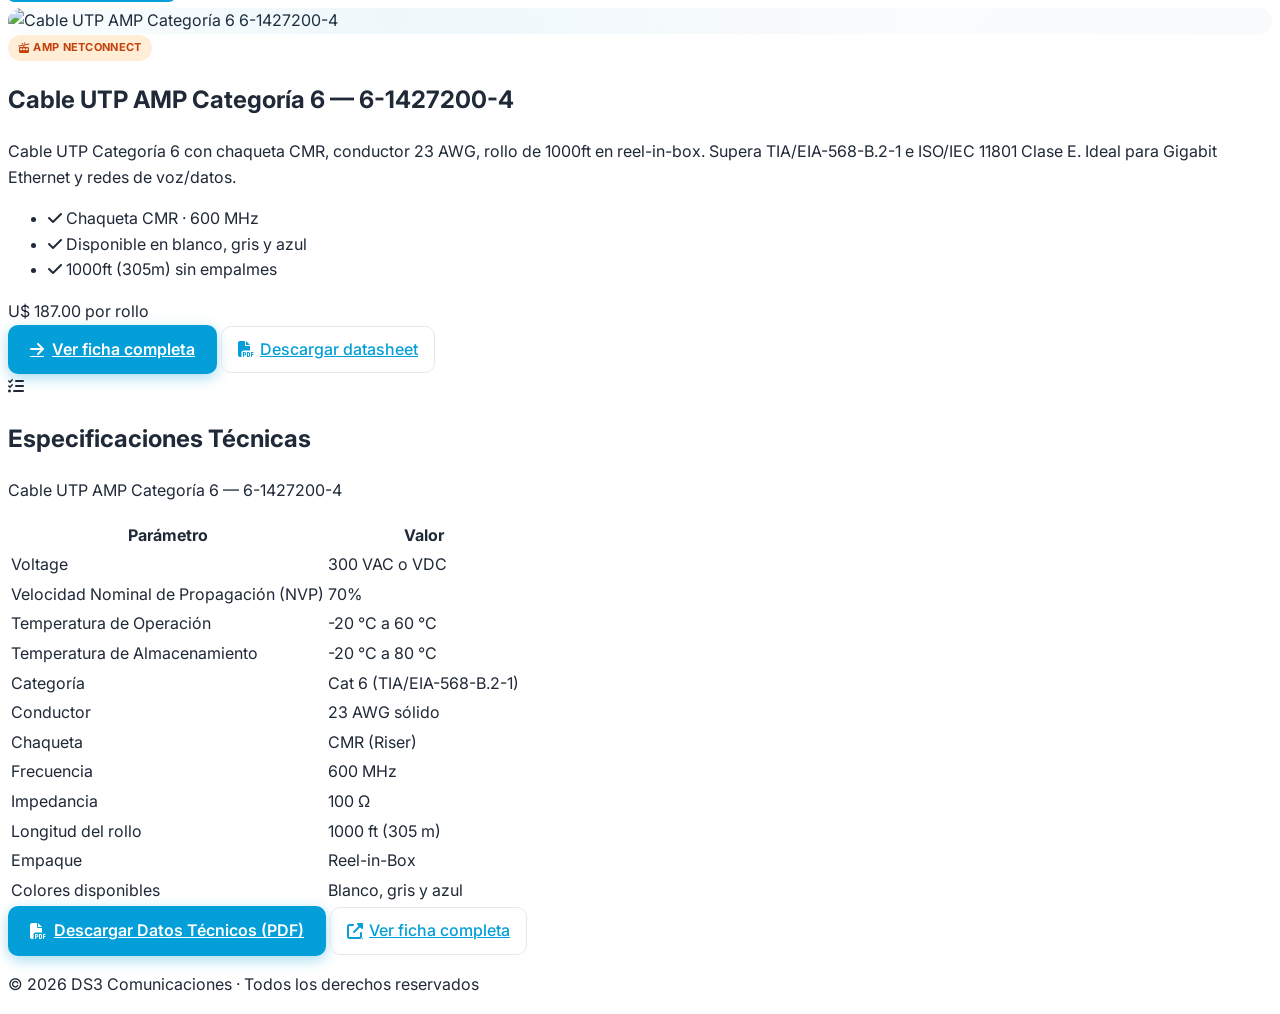
==== index.html @ 36d4fdfd "first commit" ====
﻿<!DOCTYPE html>
<html lang="es">

<head>
  <meta charset="UTF-8" />
  <meta name="viewport" content="width=device-width, initial-scale=1.0" />
  <meta name="theme-color" content="#049fd9" />

  <title>Cable UTP AMP Categoría 6 6-1427200-4 | DS3 Comunicaciones</title>
  <meta name="description"
    content="Cable UTP AMP NetConnect Categoría 6 chaqueta CMR 23AWG, 6-1427200-4. Excede TIA/EIA-568-B.2-1 e ISO/IEC 11801 Clase E. 1000ft en reel-in-box. Envíos a todo Perú." />
  <meta name="keywords"
    content="cable utp cat 6, cable amp cat 6, 6-1427200-4, cable amp peru, cable utp amp, cable red cat 6, amp netconnect, cable cmr, cable 23awg" />
  <meta name="author" content="DS3 Comunicaciones" />

  <!-- Open Graph -->
  <meta property="og:title" content="Cable UTP AMP Categoría 6 - 6-1427200-4" />
  <meta property="og:description"
    content="Cable UTP AMP NetConnect Cat 6 chaqueta CMR 23AWG. Cumple TIA/EIA-568-B.2-1." />
  <meta property="og:type" content="product" />
  <meta property="og:image"
    content="https://www.ds3comunicaciones.com/AMP/images/6-1427200-4-1.jpg" />

  <!-- Favicon -->
  <link rel="icon" href="https://www.ds3comunicaciones.com/Logo1.jpg"
    type="image/jpeg" />
  <link rel="shortcut icon" href="https://www.ds3comunicaciones.com/Logo1.jpg"
    type="image/jpeg" />

  <!-- Tailwind -->
  <script src="https://cdn.tailwindcss.com"></script>
  <link rel="stylesheet"
    href="https://cdnjs.cloudflare.com/ajax/libs/font-awesome/6.5.1/css/all.min.css"
    referrerpolicy="no-referrer" />
  <link rel="stylesheet" href="./css/style.css" />
</head>

<body class="bg-gray-50">
  <a href="#main-content" class="skip-link">Saltar al contenido</a>

  <main id="main-content" class="container mx-auto px-4 py-6 md:py-10 max-w-5xl">

    <!-- Hero / Producto destacado -->
    <section class="grid md:grid-cols-2 gap-6 md:gap-8 items-center bg-white rounded-2xl shadow-md p-6 md:p-10 fade-up">

      <!-- Imagen -->
      <div class="main-image-wrapper h-[280px] md:h-[400px] flex items-center justify-center p-6">
        <img src="https://www.ds3comunicaciones.com/AMP/images/6-1427200-4-1.jpg"
          alt="Cable UTP AMP Categoría 6 6-1427200-4"
          class="max-h-full max-w-full object-contain" loading="lazy" />
      </div>

      <!-- Información -->
      <div>
        <span class="badge badge-orange mb-2"><i class="fa-solid fa-cable-car"></i> AMP NetConnect</span>
        <h1 class="text-2xl md:text-3xl font-bold text-[#0d274d] mt-2 mb-2">
          Cable UTP AMP Categoría 6 &mdash; 6-1427200-4
        </h1>
        <p class="text-sm md:text-base text-gray-600 mb-4">
          Cable UTP Categoría 6 con chaqueta CMR, conductor 23 AWG, rollo de 1000ft en
          reel-in-box. Supera TIA/EIA-568-B.2-1 e ISO/IEC 11801 Clase E. Ideal para
          Gigabit Ethernet y redes de voz/datos.
        </p>

        <ul class="text-sm text-gray-700 space-y-1 mb-4">
          <li><i class="fa-solid fa-check text-green-600 mr-1"></i> Chaqueta CMR &middot; 600 MHz</li>
          <li><i class="fa-solid fa-check text-green-600 mr-1"></i> Disponible en blanco, gris y azul</li>
          <li><i class="fa-solid fa-check text-green-600 mr-1"></i> 1000ft (305m) sin empalmes</li>
        </ul>

        <div class="flex items-baseline gap-3 mb-5">
          <span class="text-3xl md:text-4xl font-bold text-[#049fd9]">U$ 187.00</span>
          <span class="text-sm text-gray-500">por rollo</span>
        </div>

        <div class="flex flex-wrap gap-2">
          <a href="./6-1427200-4.html" class="btn-primary inline-flex"
            aria-label="Ver ficha completa del cable 6-1427200-4">
            <i class="fa-solid fa-arrow-right"></i> Ver ficha completa
          </a>
          <a href="https://www.ds3comunicaciones.com/AMP/files/6-1427200-4-DS.pdf"
            class="btn-ghost inline-flex" target="_blank" rel="noopener"
            aria-label="Descargar datasheet del cable 6-1427200-4">
            <i class="fas fa-file-pdf text-red-500"></i> Descargar datasheet
          </a>
        </div>
      </div>
    </section>

    <!-- Tabla de Especificaciones Técnicas -->
    <section class="mt-8 bg-white rounded-2xl shadow-md p-6 md:p-8 fade-up">
      <div class="flex items-center gap-3 mb-5 pb-3 border-b">
        <div
          class="w-10 h-10 rounded-lg bg-[#049fd9]/10 text-[#049fd9] flex items-center justify-center">
          <i class="fa-solid fa-list-check"></i>
        </div>
        <div>
          <h2 class="text-xl md:text-2xl font-bold text-[#0d274d]">
            Especificaciones Técnicas
          </h2>
          <p class="text-xs text-gray-500">Cable UTP AMP Categoría 6 &mdash; 6-1427200-4</p>
        </div>
      </div>

      <div class="overflow-x-auto">
        <table class="w-full text-sm md:text-base border-collapse">
          <thead>
            <tr class="bg-[#049fd9] text-white">
              <th class="text-left py-3 px-4 font-semibold rounded-tl-lg">Parámetro</th>
              <th class="text-left py-3 px-4 font-semibold rounded-tr-lg">Valor</th>
            </tr>
          </thead>
          <tbody class="divide-y divide-gray-200">
            <tr class="hover:bg-gray-50 transition-colors">
              <td class="py-3 px-4 font-medium text-gray-700">Voltage</td>
              <td class="py-3 px-4 text-gray-900">300 VAC o VDC</td>
            </tr>
            <tr class="hover:bg-gray-50 transition-colors">
              <td class="py-3 px-4 font-medium text-gray-700">Velocidad Nominal de Propagación (NVP)</td>
              <td class="py-3 px-4 text-gray-900">70%</td>
            </tr>
            <tr class="hover:bg-gray-50 transition-colors">
              <td class="py-3 px-4 font-medium text-gray-700">Temperatura de Operación</td>
              <td class="py-3 px-4 text-gray-900">-20 °C a 60 °C</td>
            </tr>
            <tr class="hover:bg-gray-50 transition-colors">
              <td class="py-3 px-4 font-medium text-gray-700">Temperatura de Almacenamiento</td>
              <td class="py-3 px-4 text-gray-900">-20 °C a 80 °C</td>
            </tr>
            <tr class="hover:bg-gray-50 transition-colors">
              <td class="py-3 px-4 font-medium text-gray-700">Categoría</td>
              <td class="py-3 px-4 text-gray-900">Cat 6 (TIA/EIA-568-B.2-1)</td>
            </tr>
            <tr class="hover:bg-gray-50 transition-colors">
              <td class="py-3 px-4 font-medium text-gray-700">Conductor</td>
              <td class="py-3 px-4 text-gray-900">23 AWG sólido</td>
            </tr>
            <tr class="hover:bg-gray-50 transition-colors">
              <td class="py-3 px-4 font-medium text-gray-700">Chaqueta</td>
              <td class="py-3 px-4 text-gray-900">CMR (Riser)</td>
            </tr>
            <tr class="hover:bg-gray-50 transition-colors">
              <td class="py-3 px-4 font-medium text-gray-700">Frecuencia</td>
              <td class="py-3 px-4 text-gray-900">600 MHz</td>
            </tr>
            <tr class="hover:bg-gray-50 transition-colors">
              <td class="py-3 px-4 font-medium text-gray-700">Impedancia</td>
              <td class="py-3 px-4 text-gray-900">100 Ω</td>
            </tr>
            <tr class="hover:bg-gray-50 transition-colors">
              <td class="py-3 px-4 font-medium text-gray-700">Longitud del rollo</td>
              <td class="py-3 px-4 text-gray-900">1000 ft (305 m)</td>
            </tr>
            <tr class="hover:bg-gray-50 transition-colors">
              <td class="py-3 px-4 font-medium text-gray-700">Empaque</td>
              <td class="py-3 px-4 text-gray-900">Reel-in-Box</td>
            </tr>
            <tr class="hover:bg-gray-50 transition-colors">
              <td class="py-3 px-4 font-medium text-gray-700">Colores disponibles</td>
              <td class="py-3 px-4 text-gray-900">Blanco, gris y azul</td>
            </tr>
          </tbody>
        </table>
      </div>

      <!-- Botón de descarga centrado -->
      <div class="mt-6 flex flex-wrap justify-center gap-3 pt-4 border-t">
        <a href="https://www.ds3comunicaciones.com/AMP/files/6-1427200-4-DS.pdf"
          class="btn-primary inline-flex" target="_blank" rel="noopener"
          aria-label="Descargar datasheet PDF">
          <i class="fas fa-file-pdf"></i> Descargar Datos Técnicos (PDF)
        </a>
        <a href="./6-1427200-4.html" class="btn-ghost inline-flex"
          aria-label="Ver ficha completa del producto">
          <i class="fa-solid fa-up-right-from-square"></i> Ver ficha completa
        </a>
      </div>
    </section>

    <!-- Footer -->
    <footer class="mt-10 pt-6 border-t text-center text-sm text-gray-500">
      <p>&copy; <span id="year"></span> DS3 Comunicaciones &middot; Todos los derechos reservados</p>
    </footer>
  </main>

  <script>
    document.getElementById('year').textContent = new Date().getFullYear();
  </script>
</body>

</html>
---- css/style.css ----
@import url("https://fonts.googleapis.com/css2?family=Poppins:wght@400;500;600;700&family=Inter:wght@400;500;600&display=swap");

/* ---------- Base ---------- */
:root {
  --color-primary: #0d274d;
  --color-primary-light: #1a3a6b;
  --color-accent: #049fd9;
  --color-accent-dark: #0383b3;
  --color-success: #16a34a;
  --color-text: #1f2937;
  --color-muted: #6b7280;
  --color-border: #e5e7eb;
  --color-bg-soft: #f8fafc;
  --shadow-sm: 0 1px 2px rgba(0, 0, 0, 0.05);
  --shadow-md: 0 4px 12px rgba(0, 0, 0, 0.08);
  --shadow-lg: 0 12px 28px rgba(0, 0, 0, 0.12);
  --radius-md: 12px;
  --radius-lg: 16px;
  --transition: all 0.25s ease;
}

html { scroll-behavior: smooth; }

body {
  font-family: "Inter", "Poppins", system-ui, -apple-system, sans-serif;
  color: var(--color-text);
  line-height: 1.6;
  -webkit-font-smoothing: antialiased;
}

/* ---------- Scrollbar ---------- */
.scrollbar-hide {
  scrollbar-width: none;
  -ms-overflow-style: none;
}
.scrollbar-hide::-webkit-scrollbar {
  display: none;
}

/* Scrollbar delgado y visible para sidebars */
.thin-scrollbar {
  scrollbar-width: thin;
  scrollbar-color: #cbd5e1 transparent;
}
.thin-scrollbar::-webkit-scrollbar {
  width: 6px;
}
.thin-scrollbar::-webkit-scrollbar-track {
  background: transparent;
}
.thin-scrollbar::-webkit-scrollbar-thumb {
  background-color: #cbd5e1;
  border-radius: 6px;
}
.thin-scrollbar::-webkit-scrollbar-thumb:hover {
  background-color: #94a3b8;
}

/* ---------- Nav de marca (submenú) ---------- */
.nav-item {
  transition: var(--transition);
}
.nav-item:hover {
  background-color: #f1f5f9;
  transform: translateY(-1px);
}
.nav-icon {
  transition: var(--transition);
}

/* ---------- Breadcrumb ---------- */
.breadcrumb a:hover { color: var(--color-accent); }

/* ---------- Tarjetas y secciones ---------- */
.product-card {
  background: #fff;
  border-radius: var(--radius-lg);
  box-shadow: var(--shadow-sm);
  transition: var(--transition);
}
.product-card:hover {
  box-shadow: var(--shadow-lg);
}

/* ---------- Galería / Imagen principal ---------- */
.main-image-wrapper {
  background: linear-gradient(135deg, #ffffff 0%, #f8fafc 100%);
  border-radius: var(--radius-lg);
  position: relative;
  overflow: hidden;
}
.main-image-wrapper::before {
  content: "";
  position: absolute;
  inset: 0;
  background: radial-gradient(circle at 30% 20%, rgba(4, 159, 217, 0.06), transparent 60%);
  pointer-events: none;
}
.thumb {
  cursor: pointer;
  border: 2px solid transparent;
  border-radius: 10px;
  padding: 4px;
  background: #fff;
  transition: var(--transition);
}
.thumb:hover { border-color: var(--color-accent); transform: translateY(-2px); }
.thumb.active { border-color: var(--color-accent); box-shadow: 0 0 0 3px rgba(4, 159, 217, 0.18); }

/* ---------- Botones ---------- */
.btn-primary {
  display: inline-flex;
  align-items: center;
  gap: 8px;
  background: var(--color-accent);
  color: #fff;
  font-weight: 600;
  padding: 12px 22px;
  border-radius: 10px;
  transition: var(--transition);
  box-shadow: 0 4px 14px rgba(4, 159, 217, 0.35);
}
.btn-primary:hover {
  background: var(--color-accent-dark);
  transform: translateY(-2px);
  box-shadow: 0 8px 22px rgba(4, 159, 217, 0.45);
}
.btn-ghost {
  display: inline-flex;
  align-items: center;
  gap: 6px;
  border: 1px solid var(--color-border);
  color: var(--color-accent);
  padding: 10px 16px;
  border-radius: 10px;
  font-weight: 500;
  transition: var(--transition);
}
.btn-ghost:hover {
  background: #f1f5f9;
  color: var(--color-accent-dark);
}

/* ---------- Acordeón (details) ---------- */
details.group summary {
  list-style: none;
}
details.group summary::-webkit-details-marker { display: none; }
details.group[open] summary .chev { transform: rotate(90deg); }
details.group summary .chev { transition: transform 0.25s ease; }

/* ---------- Pills (etiquetas de spec) ---------- */
.pill {
  display: inline-flex;
  align-items: center;
  gap: 4px;
  padding: 4px 10px;
  border-radius: 999px;
  font-size: 12px;
  font-weight: 600;
  background: #eff6ff;
  color: #1d4ed8;
}

/* ---------- Tarjeta de producto relacionado ---------- */
.related-card {
  display: flex;
  flex-direction: column;
  height: 100%;
  background: #fff;
  border: 1px solid var(--color-border);
  border-radius: var(--radius-lg);
  overflow: hidden;
  box-shadow: var(--shadow-sm);
  transition: var(--transition);
}
.related-card:hover {
  transform: translateY(-4px);
  box-shadow: var(--shadow-lg);
  border-color: var(--color-accent);
}
.related-card .img-wrap {
  background: linear-gradient(135deg, #fafafa, #f1f5f9);
  height: 170px;
  display: flex;
  align-items: center;
  justify-content: center;
  padding: 16px;
}

/* ---------- Modal de imagen ---------- */
.image-modal {
  position: fixed;
  inset: 0;
  background: rgba(0, 0, 0, 0.9);
  z-index: 60;
  display: none;
  align-items: center;
  justify-content: center;
  padding: 16px;
  animation: fadeIn 0.2s ease;
}
.image-modal.is-open { display: flex; }
.image-modal img {
  max-width: 95vw;
  max-height: 90vh;
  border-radius: 10px;
  box-shadow: 0 20px 60px rgba(0, 0, 0, 0.5);
}
.image-modal .close-btn {
  position: absolute;
  top: 18px;
  right: 22px;
  color: #fff;
  font-size: 36px;
  cursor: pointer;
  background: rgba(0, 0, 0, 0.4);
  width: 44px;
  height: 44px;
  display: flex;
  align-items: center;
  justify-content: center;
  border-radius: 50%;
  transition: var(--transition);
}
.image-modal .close-btn:hover { background: rgba(255, 255, 255, 0.2); }

@keyframes fadeIn { from { opacity: 0; } to { opacity: 1; } }

/* ---------- Badge ---------- */
.badge {
  display: inline-flex;
  align-items: center;
  gap: 4px;
  padding: 4px 10px;
  border-radius: 999px;
  font-size: 11px;
  font-weight: 700;
  letter-spacing: 0.3px;
  text-transform: uppercase;
}
.badge-blue { background: #dbeafe; color: #1d4ed8; }
.badge-green { background: #dcfce7; color: #166534; }
.badge-orange { background: #ffedd5; color: #c2410c; }

/* ---------- Sticky CTA móvil ---------- */
@media (max-width: 768px) {
  .sticky-cta {
    position: sticky;
    bottom: 0;
    background: #fff;
    box-shadow: 0 -4px 18px rgba(0, 0, 0, 0.08);
    padding: 12px;
    z-index: 30;
    border-top: 1px solid var(--color-border);
  }
}

/* ---------- Responsive refinado ---------- */
@media (max-width: 640px) {
  .product-title { font-size: 1.05rem; line-height: 1.35; }
  .product-price { font-size: 1.5rem; }
  .related-card .img-wrap { height: 150px; }
}

/* ---------- Animaciones suaves al cargar ---------- */
.fade-up { animation: fadeUp 0.45s ease both; }
@keyframes fadeUp {
  from { opacity: 0; transform: translateY(12px); }
  to { opacity: 1; transform: translateY(0); }
}

/* ---------- Skip-link accesibilidad ---------- */
.skip-link {
  position: absolute;
  top: -40px;
  left: 8px;
  background: var(--color-accent);
  color: #fff;
  padding: 8px 14px;
  border-radius: 6px;
  z-index: 100;
  transition: top 0.2s ease;
}
.skip-link:focus { top: 8px; }

/* ---------- Focus visible accesible ---------- */
:focus-visible {
  outline: 3px solid rgba(4, 159, 217, 0.45);
  outline-offset: 2px;
  border-radius: 4px;
}
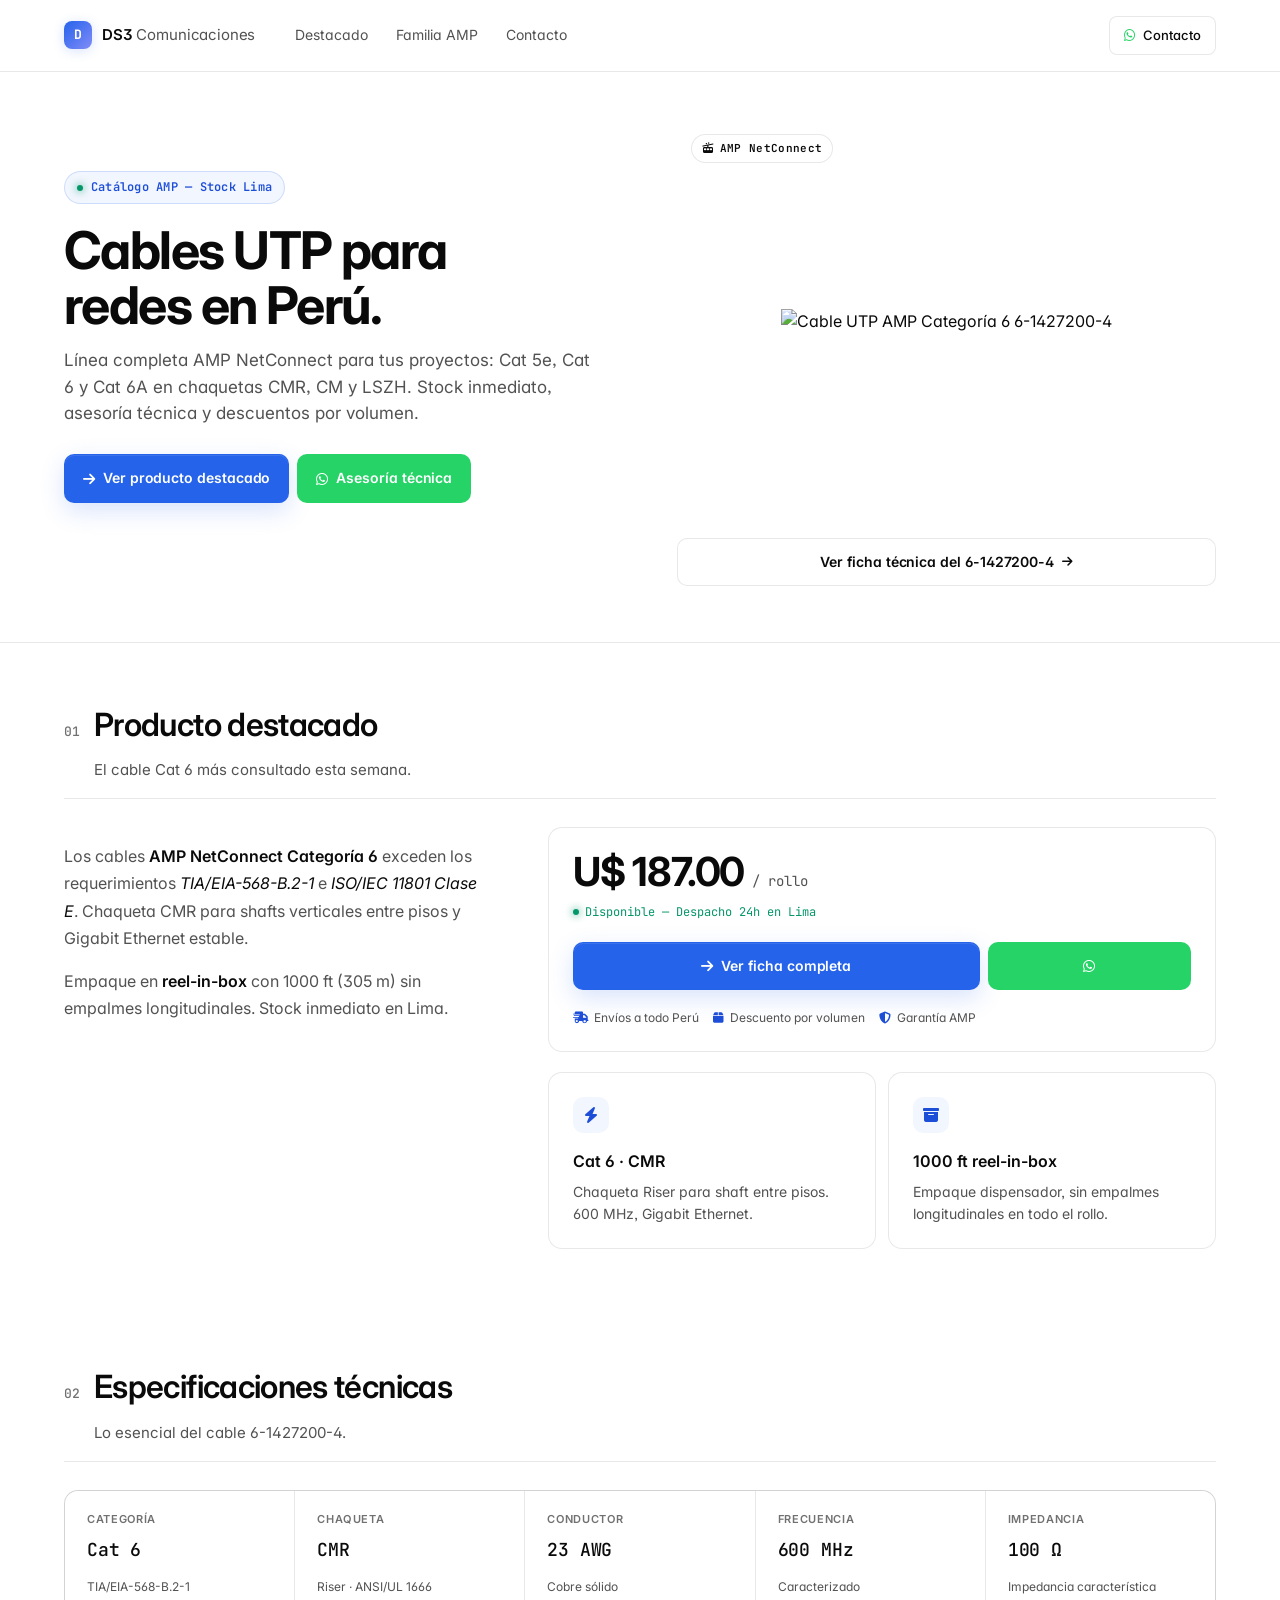
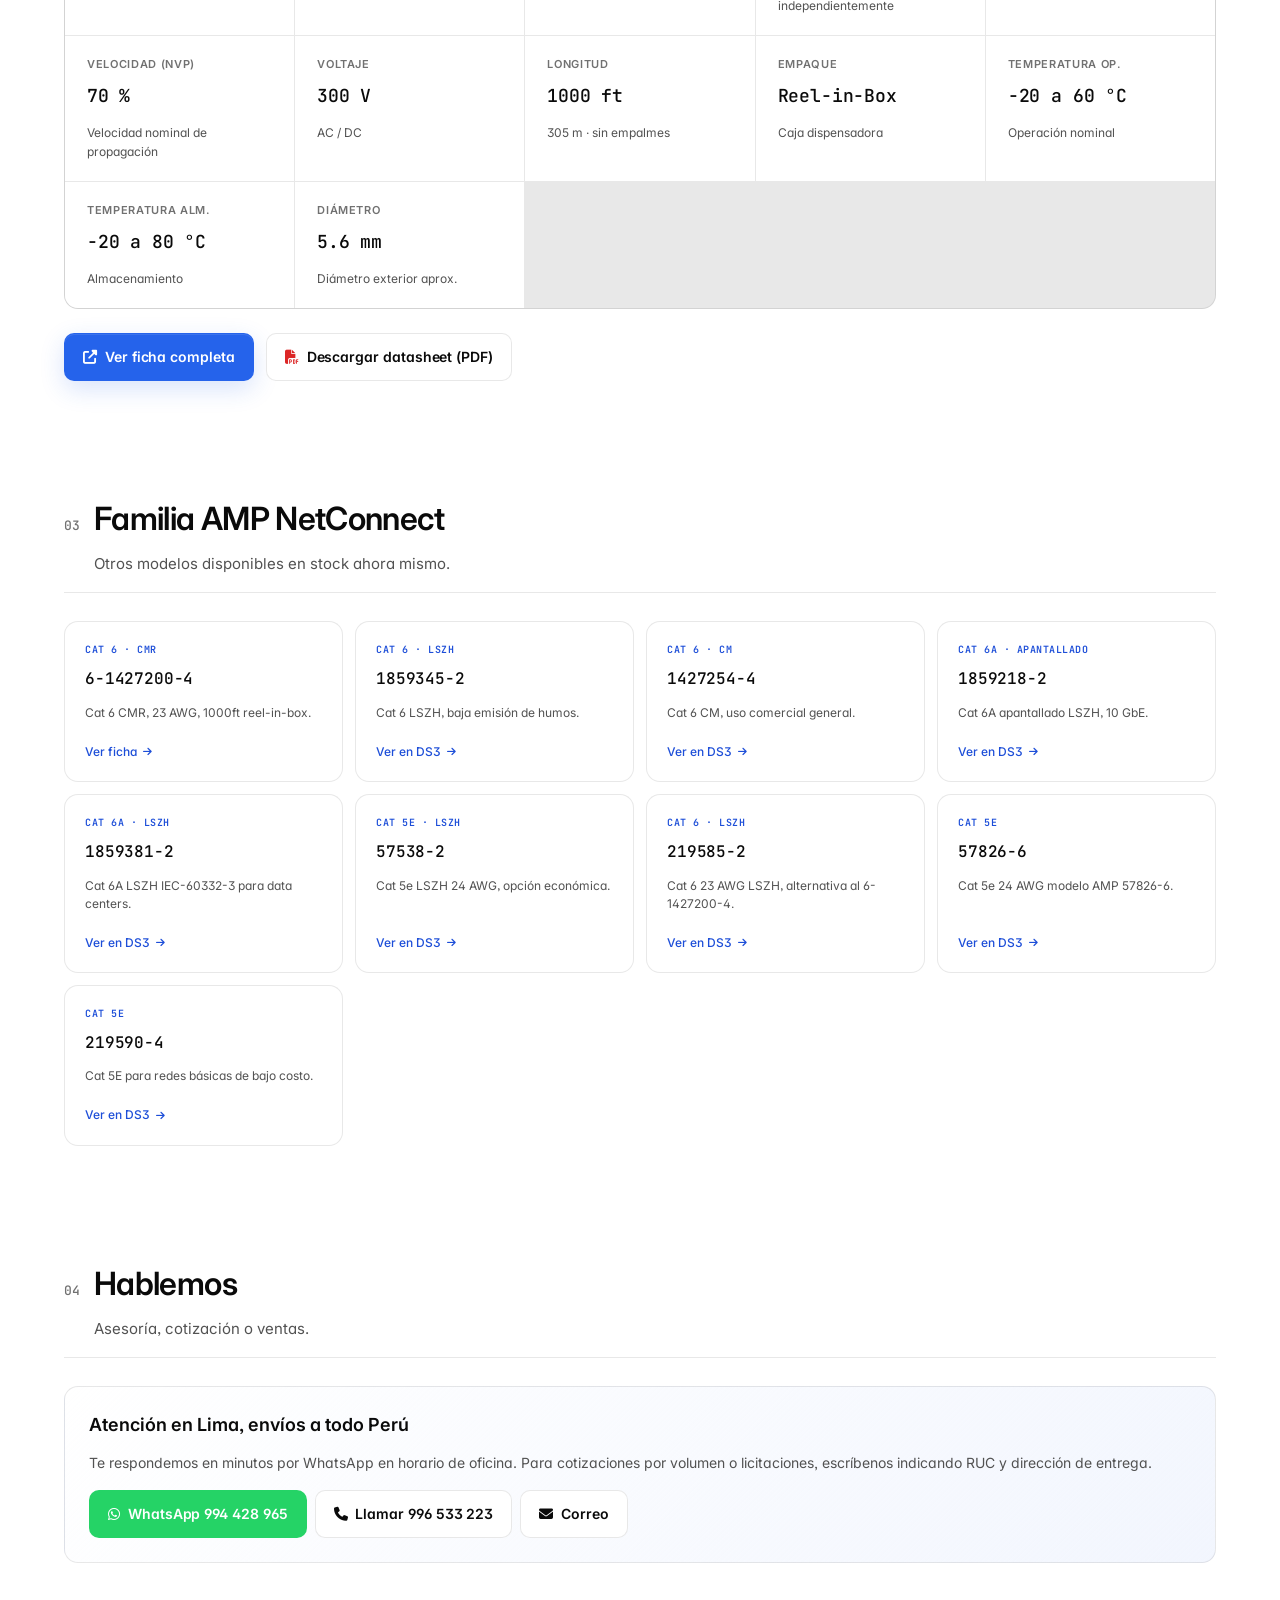
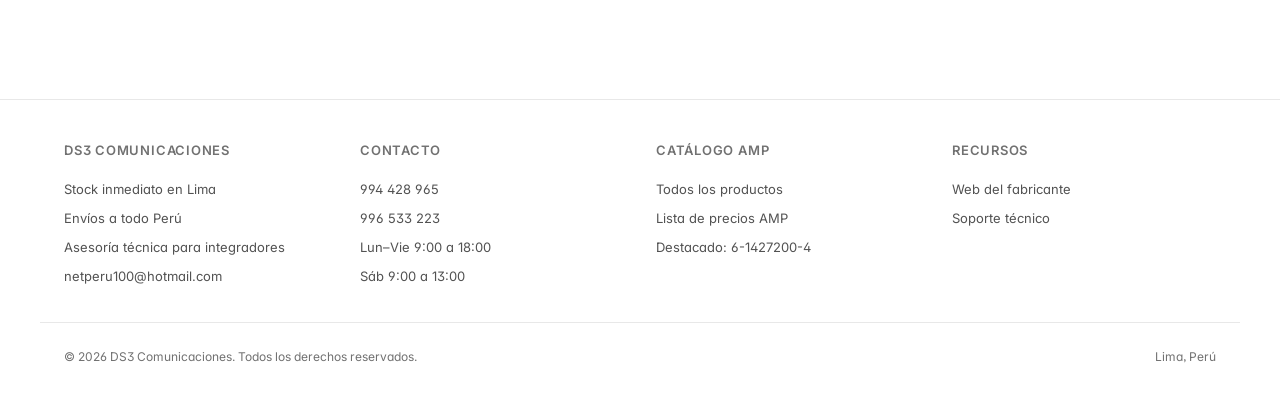
==== commit 17f7166f: "Cambio de colores" ====
--- a/index.html
+++ b/index.html
@@ -4,188 +4,416 @@
 <head>
   <meta charset="UTF-8" />
   <meta name="viewport" content="width=device-width, initial-scale=1.0" />
-  <meta name="theme-color" content="#049fd9" />
-
-  <title>Cable UTP AMP Categoría 6 6-1427200-4 | DS3 Comunicaciones</title>
+  <meta name="theme-color" content="#0a0a0a" />
+
+  <title>Catálogo — DS3 Comunicaciones | Cables AMP en Perú</title>
   <meta name="description"
-    content="Cable UTP AMP NetConnect Categoría 6 chaqueta CMR 23AWG, 6-1427200-4. Excede TIA/EIA-568-B.2-1 e ISO/IEC 11801 Clase E. 1000ft en reel-in-box. Envíos a todo Perú." />
+    content="Cables UTP AMP NetConnect con stock inmediato en Lima. Cat 5e, Cat 6, Cat 6A. Envíos a todo Perú, asesoría técnica y descuento por volumen." />
   <meta name="keywords"
-    content="cable utp cat 6, cable amp cat 6, 6-1427200-4, cable amp peru, cable utp amp, cable red cat 6, amp netconnect, cable cmr, cable 23awg" />
+    content="cables utp peru, amp netconnect, cat 6, cat 6a, cat 5e, ds3 comunicaciones" />
   <meta name="author" content="DS3 Comunicaciones" />
 
-  <!-- Open Graph -->
-  <meta property="og:title" content="Cable UTP AMP Categoría 6 - 6-1427200-4" />
+  <meta property="og:type" content="website" />
+  <meta property="og:title" content="Catálogo AMP — DS3 Comunicaciones" />
   <meta property="og:description"
-    content="Cable UTP AMP NetConnect Cat 6 chaqueta CMR 23AWG. Cumple TIA/EIA-568-B.2-1." />
-  <meta property="og:type" content="product" />
+    content="Cables UTP AMP NetConnect con stock inmediato en Lima." />
   <meta property="og:image"
     content="https://www.ds3comunicaciones.com/AMP/images/6-1427200-4-1.jpg" />
 
-  <!-- Favicon -->
   <link rel="icon" href="https://www.ds3comunicaciones.com/Logo1.jpg"
     type="image/jpeg" />
   <link rel="shortcut icon" href="https://www.ds3comunicaciones.com/Logo1.jpg"
     type="image/jpeg" />
 
-  <!-- Tailwind -->
-  <script src="https://cdn.tailwindcss.com"></script>
   <link rel="stylesheet"
     href="https://cdnjs.cloudflare.com/ajax/libs/font-awesome/6.5.1/css/all.min.css"
     referrerpolicy="no-referrer" />
   <link rel="stylesheet" href="./css/style.css" />
 </head>
 
-<body class="bg-gray-50">
+<body>
   <a href="#main-content" class="skip-link">Saltar al contenido</a>
 
-  <main id="main-content" class="container mx-auto px-4 py-6 md:py-10 max-w-5xl">
-
-    <!-- Hero / Producto destacado -->
-    <section class="grid md:grid-cols-2 gap-6 md:gap-8 items-center bg-white rounded-2xl shadow-md p-6 md:p-10 fade-up">
-
-      <!-- Imagen -->
-      <div class="main-image-wrapper h-[280px] md:h-[400px] flex items-center justify-center p-6">
-        <img src="https://www.ds3comunicaciones.com/AMP/images/6-1427200-4-1.jpg"
-          alt="Cable UTP AMP Categoría 6 6-1427200-4"
-          class="max-h-full max-w-full object-contain" loading="lazy" />
-      </div>
-
-      <!-- Información -->
-      <div>
-        <span class="badge badge-orange mb-2"><i class="fa-solid fa-cable-car"></i> AMP NetConnect</span>
-        <h1 class="text-2xl md:text-3xl font-bold text-[#0d274d] mt-2 mb-2">
-          Cable UTP AMP Categoría 6 &mdash; 6-1427200-4
-        </h1>
-        <p class="text-sm md:text-base text-gray-600 mb-4">
-          Cable UTP Categoría 6 con chaqueta CMR, conductor 23 AWG, rollo de 1000ft en
-          reel-in-box. Supera TIA/EIA-568-B.2-1 e ISO/IEC 11801 Clase E. Ideal para
-          Gigabit Ethernet y redes de voz/datos.
-        </p>
-
-        <ul class="text-sm text-gray-700 space-y-1 mb-4">
-          <li><i class="fa-solid fa-check text-green-600 mr-1"></i> Chaqueta CMR &middot; 600 MHz</li>
-          <li><i class="fa-solid fa-check text-green-600 mr-1"></i> Disponible en blanco, gris y azul</li>
-          <li><i class="fa-solid fa-check text-green-600 mr-1"></i> 1000ft (305m) sin empalmes</li>
-        </ul>
-
-        <div class="flex items-baseline gap-3 mb-5">
-          <span class="text-3xl md:text-4xl font-bold text-[#049fd9]">U$ 187.00</span>
-          <span class="text-sm text-gray-500">por rollo</span>
-        </div>
-
-        <div class="flex flex-wrap gap-2">
-          <a href="./6-1427200-4.html" class="btn-primary inline-flex"
-            aria-label="Ver ficha completa del cable 6-1427200-4">
-            <i class="fa-solid fa-arrow-right"></i> Ver ficha completa
-          </a>
-          <a href="https://www.ds3comunicaciones.com/AMP/files/6-1427200-4-DS.pdf"
-            class="btn-ghost inline-flex" target="_blank" rel="noopener"
-            aria-label="Descargar datasheet del cable 6-1427200-4">
-            <i class="fas fa-file-pdf text-red-500"></i> Descargar datasheet
-          </a>
+  <!-- ============ HEADER ============ -->
+  <header class="site-header">
+    <div class="site-header__inner">
+      <a href="./index.html" class="site-header__brand">
+        <span class="site-header__brand-mark">D</span>
+        <span>DS3 <span style="color: var(--text-muted); font-weight: 400;">Comunicaciones</span></span>
+      </a>
+      <nav class="site-header__nav" aria-label="Principal">
+        <a href="#featured">Destacado</a>
+        <a href="#familia">Familia AMP</a>
+        <a href="#contacto">Contacto</a>
+      </nav>
+      <a href="https://wa.me/994428965?text=Hola%20necesito%20informaci%C3%B3n%20sobre%20cables%20AMP"
+        target="_blank" rel="noopener" class="site-header__cta">
+        <i class="fa-brands fa-whatsapp" style="color: #25d366;"></i>
+        Contacto
+      </a>
+    </div>
+  </header>
+
+  <main id="main-content">
+
+    <!-- ============ HERO ============ -->
+    <section class="product-hero">
+      <div class="container-pro">
+        <div class="product-hero__grid">
+
+          <div class="product-hero__text fade-up">
+            <span class="product-hero__eyebrow">
+              <span class="dot"></span>
+              Catálogo AMP — Stock Lima
+            </span>
+            <h1 class="product-hero__title">
+              Cables UTP para
+              <br />redes en Perú.
+            </h1>
+            <p class="product-hero__subtitle">
+              Línea completa AMP NetConnect para tus proyectos: Cat 5e, Cat 6 y Cat 6A
+              en chaquetas CMR, CM y LSZH. Stock inmediato, asesoría técnica y
+              descuentos por volumen.
+            </p>
+
+            <div class="product-hero__ctas">
+              <a href="./6-1427200-4.html" class="btn-pro btn-pro--primary">
+                <i class="fa-solid fa-arrow-right"></i> Ver producto destacado
+              </a>
+              <a href="https://wa.me/994428965?text=Hola%2C%20necesito%20informaci%C3%B3n%20sobre%20cables%20AMP"
+                class="btn-pro btn-pro--whatsapp" target="_blank" rel="noopener">
+                <i class="fa-brands fa-whatsapp"></i> Asesoría técnica
+              </a>
+            </div>
+          </div>
+
+          <div class="product-hero__visual fade-up">
+            <div class="hero-image-stage">
+              <span class="hero-image-stage__badge">
+                <i class="fa-solid fa-cable-car"></i> AMP NetConnect
+              </span>
+              <img
+                src="https://www.ds3comunicaciones.com/AMP/images/6-1427200-4-1.jpg"
+                alt="Cable UTP AMP Categoría 6 6-1427200-4" />
+            </div>
+            <a href="./6-1427200-4.html" class="btn-pro btn-pro--ghost" style="justify-content: center;">
+              Ver ficha técnica del 6-1427200-4 <i class="fa-solid fa-arrow-right" style="font-size: 12px;"></i>
+            </a>
+          </div>
+
         </div>
       </div>
     </section>
 
-    <!-- Tabla de Especificaciones Técnicas -->
-    <section class="mt-8 bg-white rounded-2xl shadow-md p-6 md:p-8 fade-up">
-      <div class="flex items-center gap-3 mb-5 pb-3 border-b">
-        <div
-          class="w-10 h-10 rounded-lg bg-[#049fd9]/10 text-[#049fd9] flex items-center justify-center">
-          <i class="fa-solid fa-list-check"></i>
-        </div>
-        <div>
-          <h2 class="text-xl md:text-2xl font-bold text-[#0d274d]">
-            Especificaciones Técnicas
-          </h2>
-          <p class="text-xs text-gray-500">Cable UTP AMP Categoría 6 &mdash; 6-1427200-4</p>
+    <div class="container-pro">
+
+      <!-- ============ FEATURED ============ -->
+      <section id="featured" class="section fade-up">
+        <div class="section__head">
+          <span class="section__num">01</span>
+          <div>
+            <h2 class="section__title">Producto destacado</h2>
+            <p class="section__lead">El cable Cat 6 más consultado esta semana.</p>
+          </div>
+        </div>
+
+        <div class="product-layout">
+
+          <div>
+            <div class="prose">
+              <p>
+                Los cables <strong>AMP NetConnect Categoría 6</strong> exceden los
+                requerimientos <em>TIA/EIA-568-B.2-1</em> e <em>ISO/IEC 11801 Clase E</em>.
+                Chaqueta CMR para shafts verticales entre pisos y Gigabit Ethernet estable.
+              </p>
+              <p>
+                Empaque en <strong>reel-in-box</strong> con 1000 ft (305 m) sin
+                empalmes longitudinales. Stock inmediato en Lima.
+              </p>
+            </div>
+          </div>
+
+          <div>
+            <div class="buy-block fade-up">
+              <div class="buy-block__price">
+                <span class="buy-block__price-main">U$ 187.00</span>
+                <span class="buy-block__price-unit">/ rollo</span>
+              </div>
+              <div class="buy-block__stock">
+                <span class="buy-block__stock-dot"></span>
+                Disponible — Despacho 24h en Lima
+              </div>
+
+              <div class="buy-actions">
+                <a href="./6-1427200-4.html" class="btn-pro btn-pro--primary">
+                  <i class="fa-solid fa-arrow-right"></i> Ver ficha completa
+                </a>
+                <a href="https://wa.me/994428965?text=Hola%2C%20necesito%20el%20cable%20AMP%206-1427200-4%20(Cat%206%20CMR)"
+                  class="btn-pro btn-pro--whatsapp" target="_blank" rel="noopener">
+                  <i class="fa-brands fa-whatsapp"></i>
+                </a>
+              </div>
+
+              <div class="buy-meta">
+                <span><i class="fa-solid fa-truck-fast" style="color: var(--accent-hover);"></i> Envíos a todo Perú</span>
+                <span><i class="fa-solid fa-box" style="color: var(--accent-hover);"></i> Descuento por volumen</span>
+                <span><i class="fa-solid fa-shield-halved" style="color: var(--accent-hover);"></i> Garantía AMP</span>
+              </div>
+            </div>
+
+            <div style="height: 20px;"></div>
+
+            <div class="feature-grid">
+              <div class="feature">
+                <div class="feature__icon"><i class="fa-solid fa-bolt"></i></div>
+                <h3 class="feature__title">Cat 6 &middot; CMR</h3>
+                <p class="feature__desc">Chaqueta Riser para shaft entre pisos. 600 MHz, Gigabit Ethernet.</p>
+              </div>
+              <div class="feature">
+                <div class="feature__icon"><i class="fa-solid fa-box-archive"></i></div>
+                <h3 class="feature__title">1000 ft reel-in-box</h3>
+                <p class="feature__desc">Empaque dispensador, sin empalmes longitudinales en todo el rollo.</p>
+              </div>
+            </div>
+          </div>
+        </div>
+      </section>
+
+      <!-- ============ SPECS GRID ============ -->
+      <section class="section fade-up">
+        <div class="section__head">
+          <span class="section__num">02</span>
+          <div>
+            <h2 class="section__title">Especificaciones técnicas</h2>
+            <p class="section__lead">Lo esencial del cable 6-1427200-4.</p>
+          </div>
+        </div>
+
+        <div class="spec-grid">
+          <div class="spec-card">
+            <span class="spec-card__label">Categoría</span>
+            <span class="spec-card__value">Cat 6</span>
+            <span class="spec-card__sub">TIA/EIA-568-B.2-1</span>
+          </div>
+          <div class="spec-card">
+            <span class="spec-card__label">Chaqueta</span>
+            <span class="spec-card__value">CMR</span>
+            <span class="spec-card__sub">Riser &middot; ANSI/UL 1666</span>
+          </div>
+          <div class="spec-card">
+            <span class="spec-card__label">Conductor</span>
+            <span class="spec-card__value">23 AWG</span>
+            <span class="spec-card__sub">Cobre sólido</span>
+          </div>
+          <div class="spec-card">
+            <span class="spec-card__label">Frecuencia</span>
+            <span class="spec-card__value">600 MHz</span>
+            <span class="spec-card__sub">Caracterizado independientemente</span>
+          </div>
+          <div class="spec-card">
+            <span class="spec-card__label">Impedancia</span>
+            <span class="spec-card__value">100 Ω</span>
+            <span class="spec-card__sub">Impedancia característica</span>
+          </div>
+          <div class="spec-card">
+            <span class="spec-card__label">Velocidad (NVP)</span>
+            <span class="spec-card__value">70 %</span>
+            <span class="spec-card__sub">Velocidad nominal de propagación</span>
+          </div>
+          <div class="spec-card">
+            <span class="spec-card__label">Voltaje</span>
+            <span class="spec-card__value">300 V</span>
+            <span class="spec-card__sub">AC / DC</span>
+          </div>
+          <div class="spec-card">
+            <span class="spec-card__label">Longitud</span>
+            <span class="spec-card__value">1000 ft</span>
+            <span class="spec-card__sub">305 m &middot; sin empalmes</span>
+          </div>
+          <div class="spec-card">
+            <span class="spec-card__label">Empaque</span>
+            <span class="spec-card__value">Reel-in-Box</span>
+            <span class="spec-card__sub">Caja dispensadora</span>
+          </div>
+          <div class="spec-card">
+            <span class="spec-card__label">Temperatura op.</span>
+            <span class="spec-card__value">-20 a 60 °C</span>
+            <span class="spec-card__sub">Operación nominal</span>
+          </div>
+          <div class="spec-card">
+            <span class="spec-card__label">Temperatura alm.</span>
+            <span class="spec-card__value">-20 a 80 °C</span>
+            <span class="spec-card__sub">Almacenamiento</span>
+          </div>
+          <div class="spec-card">
+            <span class="spec-card__label">Diámetro</span>
+            <span class="spec-card__value">5.6 mm</span>
+            <span class="spec-card__sub">Diámetro exterior aprox.</span>
+          </div>
+        </div>
+
+        <div style="margin-top: 24px; display: flex; flex-wrap: wrap; gap: 12px;">
+          <a href="./6-1427200-4.html" class="btn-pro btn-pro--primary">
+            <i class="fa-solid fa-up-right-from-square"></i> Ver ficha completa
+          </a>
+          <a href="https://www.ds3comunicaciones.com/AMP/files/6-1427200-4-DS.pdf"
+            class="btn-pro btn-pro--ghost" target="_blank" rel="noopener">
+            <i class="fas fa-file-pdf" style="color: var(--danger);"></i>
+            Descargar datasheet (PDF)
+          </a>
+        </div>
+      </section>
+
+      <!-- ============ FAMILIA AMP ============ -->
+      <section id="familia" class="section fade-up">
+        <div class="section__head">
+          <span class="section__num">03</span>
+          <div>
+            <h2 class="section__title">Familia AMP NetConnect</h2>
+            <p class="section__lead">Otros modelos disponibles en stock ahora mismo.</p>
+          </div>
+        </div>
+
+        <div class="related-grid">
+          <a href="./6-1427200-4.html" class="related-card">
+            <span class="related-card__cat">Cat 6 &middot; CMR</span>
+            <span class="related-card__sku">6-1427200-4</span>
+            <span class="related-card__desc">Cat 6 CMR, 23 AWG, 1000ft reel-in-box.</span>
+            <span class="related-card__cta">Ver ficha <i class="fa-solid fa-arrow-right" style="font-size: 10px;"></i></span>
+          </a>
+          <a href="https://www.ds3comunicaciones.com/AMP/1859345-2.html" target="_blank" rel="noopener" class="related-card">
+            <span class="related-card__cat">Cat 6 &middot; LSZH</span>
+            <span class="related-card__sku">1859345-2</span>
+            <span class="related-card__desc">Cat 6 LSZH, baja emisión de humos.</span>
+            <span class="related-card__cta">Ver en DS3 <i class="fa-solid fa-arrow-right" style="font-size: 10px;"></i></span>
+          </a>
+          <a href="https://www.ds3comunicaciones.com/AMP/1427254-4.html" target="_blank" rel="noopener" class="related-card">
+            <span class="related-card__cat">Cat 6 &middot; CM</span>
+            <span class="related-card__sku">1427254-4</span>
+            <span class="related-card__desc">Cat 6 CM, uso comercial general.</span>
+            <span class="related-card__cta">Ver en DS3 <i class="fa-solid fa-arrow-right" style="font-size: 10px;"></i></span>
+          </a>
+          <a href="https://www.ds3comunicaciones.com/AMP/1859218-2.html" target="_blank" rel="noopener" class="related-card">
+            <span class="related-card__cat">Cat 6A &middot; Apantallado</span>
+            <span class="related-card__sku">1859218-2</span>
+            <span class="related-card__desc">Cat 6A apantallado LSZH, 10 GbE.</span>
+            <span class="related-card__cta">Ver en DS3 <i class="fa-solid fa-arrow-right" style="font-size: 10px;"></i></span>
+          </a>
+          <a href="https://www.ds3comunicaciones.com/AMP/1859381-2.html" target="_blank" rel="noopener" class="related-card">
+            <span class="related-card__cat">Cat 6A &middot; LSZH</span>
+            <span class="related-card__sku">1859381-2</span>
+            <span class="related-card__desc">Cat 6A LSZH IEC-60332-3 para data centers.</span>
+            <span class="related-card__cta">Ver en DS3 <i class="fa-solid fa-arrow-right" style="font-size: 10px;"></i></span>
+          </a>
+          <a href="https://www.ds3comunicaciones.com/AMP/57538-2.html" target="_blank" rel="noopener" class="related-card">
+            <span class="related-card__cat">Cat 5e &middot; LSZH</span>
+            <span class="related-card__sku">57538-2</span>
+            <span class="related-card__desc">Cat 5e LSZH 24 AWG, opción económica.</span>
+            <span class="related-card__cta">Ver en DS3 <i class="fa-solid fa-arrow-right" style="font-size: 10px;"></i></span>
+          </a>
+          <a href="https://www.ds3comunicaciones.com/AMP/219585-2.html" target="_blank" rel="noopener" class="related-card">
+            <span class="related-card__cat">Cat 6 &middot; LSZH</span>
+            <span class="related-card__sku">219585-2</span>
+            <span class="related-card__desc">Cat 6 23 AWG LSZH, alternativa al 6-1427200-4.</span>
+            <span class="related-card__cta">Ver en DS3 <i class="fa-solid fa-arrow-right" style="font-size: 10px;"></i></span>
+          </a>
+          <a href="https://www.ds3comunicaciones.com/AMP/57826-6.html" target="_blank" rel="noopener" class="related-card">
+            <span class="related-card__cat">Cat 5e</span>
+            <span class="related-card__sku">57826-6</span>
+            <span class="related-card__desc">Cat 5e 24 AWG modelo AMP 57826-6.</span>
+            <span class="related-card__cta">Ver en DS3 <i class="fa-solid fa-arrow-right" style="font-size: 10px;"></i></span>
+          </a>
+          <a href="https://www.ds3comunicaciones.com/AMP/219590-4.html" target="_blank" rel="noopener" class="related-card">
+            <span class="related-card__cat">Cat 5e</span>
+            <span class="related-card__sku">219590-4</span>
+            <span class="related-card__desc">Cat 5E para redes básicas de bajo costo.</span>
+            <span class="related-card__cta">Ver en DS3 <i class="fa-solid fa-arrow-right" style="font-size: 10px;"></i></span>
+          </a>
+        </div>
+      </section>
+
+      <!-- ============ CONTACTO ============ -->
+      <section id="contacto" class="section fade-up">
+        <div class="section__head">
+          <span class="section__num">04</span>
+          <div>
+            <h2 class="section__title">Hablemos</h2>
+            <p class="section__lead">Asesoría, cotización o ventas.</p>
+          </div>
+        </div>
+
+        <div class="cta-card">
+          <h3 class="cta-card__title">Atención en Lima, envíos a todo Perú</h3>
+          <p class="cta-card__desc">
+            Te respondemos en minutos por WhatsApp en horario de oficina.
+            Para cotizaciones por volumen o licitaciones, escríbenos indicando RUC y dirección de entrega.
+          </p>
+          <div class="cta-card__actions">
+            <a href="https://wa.me/994428965?text=Hola%2C%20necesito%20informaci%C3%B3n%20sobre%20cables%20AMP"
+              class="btn-pro btn-pro--whatsapp" target="_blank" rel="noopener">
+              <i class="fa-brands fa-whatsapp"></i> WhatsApp 994 428 965
+            </a>
+            <a href="tel:+51996533223" class="btn-pro btn-pro--ghost">
+              <i class="fas fa-phone"></i> Llamar 996 533 223
+            </a>
+            <a href="mailto:netperu100@hotmail.com" class="btn-pro btn-pro--ghost">
+              <i class="fas fa-envelope"></i> Correo
+            </a>
+          </div>
+        </div>
+      </section>
+
+    </div>
+  </main>
+
+  <!-- ============ FOOTER ============ -->
+  <footer class="site-footer">
+    <div class="container-pro">
+      <div class="site-footer__grid">
+        <div class="site-footer__col">
+          <h4>DS3 Comunicaciones</h4>
+          <ul>
+            <li>Stock inmediato en Lima</li>
+            <li>Envíos a todo Perú</li>
+            <li>Asesoría técnica para integradores</li>
+            <li>netperu100@hotmail.com</li>
+          </ul>
+        </div>
+        <div class="site-footer__col">
+          <h4>Contacto</h4>
+          <ul>
+            <li><a href="tel:+51994428965">994 428 965</a></li>
+            <li><a href="tel:+51996533223">996 533 223</a></li>
+            <li>Lun–Vie 9:00 a 18:00</li>
+            <li>Sáb 9:00 a 13:00</li>
+          </ul>
+        </div>
+        <div class="site-footer__col">
+          <h4>Catálogo AMP</h4>
+          <ul>
+            <li><a href="https://www.ds3comunicaciones.com/AMP/index.html">Todos los productos</a></li>
+            <li><a href="https://www.ds3comunicaciones.com/AMP/precios_amp.html">Lista de precios AMP</a></li>
+            <li><a href="./6-1427200-4.html">Destacado: 6-1427200-4</a></li>
+          </ul>
+        </div>
+        <div class="site-footer__col">
+          <h4>Recursos</h4>
+          <ul>
+            <li><a href="https://www.te.com/usa-en/product/6-1427200-4.html" target="_blank" rel="noopener">Web del fabricante</a></li>
+            <li><a href="https://www.ds3comunicaciones.com/soporte.html" target="_blank" rel="noopener">Soporte técnico</a></li>
+          </ul>
         </div>
       </div>
-
-      <div class="overflow-x-auto">
-        <table class="w-full text-sm md:text-base border-collapse">
-          <thead>
-            <tr class="bg-[#049fd9] text-white">
-              <th class="text-left py-3 px-4 font-semibold rounded-tl-lg">Parámetro</th>
-              <th class="text-left py-3 px-4 font-semibold rounded-tr-lg">Valor</th>
-            </tr>
-          </thead>
-          <tbody class="divide-y divide-gray-200">
-            <tr class="hover:bg-gray-50 transition-colors">
-              <td class="py-3 px-4 font-medium text-gray-700">Voltage</td>
-              <td class="py-3 px-4 text-gray-900">300 VAC o VDC</td>
-            </tr>
-            <tr class="hover:bg-gray-50 transition-colors">
-              <td class="py-3 px-4 font-medium text-gray-700">Velocidad Nominal de Propagación (NVP)</td>
-              <td class="py-3 px-4 text-gray-900">70%</td>
-            </tr>
-            <tr class="hover:bg-gray-50 transition-colors">
-              <td class="py-3 px-4 font-medium text-gray-700">Temperatura de Operación</td>
-              <td class="py-3 px-4 text-gray-900">-20 °C a 60 °C</td>
-            </tr>
-            <tr class="hover:bg-gray-50 transition-colors">
-              <td class="py-3 px-4 font-medium text-gray-700">Temperatura de Almacenamiento</td>
-              <td class="py-3 px-4 text-gray-900">-20 °C a 80 °C</td>
-            </tr>
-            <tr class="hover:bg-gray-50 transition-colors">
-              <td class="py-3 px-4 font-medium text-gray-700">Categoría</td>
-              <td class="py-3 px-4 text-gray-900">Cat 6 (TIA/EIA-568-B.2-1)</td>
-            </tr>
-            <tr class="hover:bg-gray-50 transition-colors">
-              <td class="py-3 px-4 font-medium text-gray-700">Conductor</td>
-              <td class="py-3 px-4 text-gray-900">23 AWG sólido</td>
-            </tr>
-            <tr class="hover:bg-gray-50 transition-colors">
-              <td class="py-3 px-4 font-medium text-gray-700">Chaqueta</td>
-              <td class="py-3 px-4 text-gray-900">CMR (Riser)</td>
-            </tr>
-            <tr class="hover:bg-gray-50 transition-colors">
-              <td class="py-3 px-4 font-medium text-gray-700">Frecuencia</td>
-              <td class="py-3 px-4 text-gray-900">600 MHz</td>
-            </tr>
-            <tr class="hover:bg-gray-50 transition-colors">
-              <td class="py-3 px-4 font-medium text-gray-700">Impedancia</td>
-              <td class="py-3 px-4 text-gray-900">100 Ω</td>
-            </tr>
-            <tr class="hover:bg-gray-50 transition-colors">
-              <td class="py-3 px-4 font-medium text-gray-700">Longitud del rollo</td>
-              <td class="py-3 px-4 text-gray-900">1000 ft (305 m)</td>
-            </tr>
-            <tr class="hover:bg-gray-50 transition-colors">
-              <td class="py-3 px-4 font-medium text-gray-700">Empaque</td>
-              <td class="py-3 px-4 text-gray-900">Reel-in-Box</td>
-            </tr>
-            <tr class="hover:bg-gray-50 transition-colors">
-              <td class="py-3 px-4 font-medium text-gray-700">Colores disponibles</td>
-              <td class="py-3 px-4 text-gray-900">Blanco, gris y azul</td>
-            </tr>
-          </tbody>
-        </table>
-      </div>
-
-      <!-- Botón de descarga centrado -->
-      <div class="mt-6 flex flex-wrap justify-center gap-3 pt-4 border-t">
-        <a href="https://www.ds3comunicaciones.com/AMP/files/6-1427200-4-DS.pdf"
-          class="btn-primary inline-flex" target="_blank" rel="noopener"
-          aria-label="Descargar datasheet PDF">
-          <i class="fas fa-file-pdf"></i> Descargar Datos Técnicos (PDF)
-        </a>
-        <a href="./6-1427200-4.html" class="btn-ghost inline-flex"
-          aria-label="Ver ficha completa del producto">
-          <i class="fa-solid fa-up-right-from-square"></i> Ver ficha completa
-        </a>
-      </div>
-    </section>
-
-    <!-- Footer -->
-    <footer class="mt-10 pt-6 border-t text-center text-sm text-gray-500">
-      <p>&copy; <span id="year"></span> DS3 Comunicaciones &middot; Todos los derechos reservados</p>
-    </footer>
-  </main>
+    </div>
+    <div class="site-footer__bottom">
+      <span>&copy; <span id="year"></span> DS3 Comunicaciones. Todos los derechos reservados.</span>
+      <span>Lima, Perú</span>
+    </div>
+  </footer>
 
   <script>
     document.getElementById('year').textContent = new Date().getFullYear();
   </script>
 </body>
 
-</html>+</html>
--- a/css/style.css
+++ b/css/style.css
@@ -1,292 +1,1313 @@
-@import url("https://fonts.googleapis.com/css2?family=Poppins:wght@400;500;600;700&family=Inter:wght@400;500;600&display=swap");
+/* ============================================================
+   DS3 Comunicaciones — Tema Premium (Linear / Stripe Docs / Vercel)
+   ============================================================ */
+
+@import url("https://fonts.googleapis.com/css2?family=Inter:wght@400;500;600;700&family=JetBrains+Mono:wght@400;500;600&display=swap");
+
+/* ---------- Design tokens (white-only theme) ---------- */
+:root {
+  /* Surfaces — blanco puro para integrar fotos del producto */
+  --bg: #ffffff;
+  --bg-elevated: #ffffff;
+  --bg-card: #ffffff;
+  --bg-hover: #f7f7f7;
+  --bg-soft: #fafafa;
+
+  /* Borders */
+  --border: rgba(10, 10, 10, 0.09);
+  --border-strong: rgba(10, 10, 10, 0.16);
+
+  /* Text */
+  --text: #0a0a0a;
+  --text-muted: #525252;
+  --text-faint: #717171;
+
+  /* Brand */
+  --accent: #2563eb;
+  --accent-hover: #1d4ed8;
+  --accent-dim: rgba(37, 99, 235, 0.06);
+  --accent-glow: rgba(37, 99, 235, 0.18);
+
+  /* Status */
+  --success: #059669;
+  --warning: #d97706;
+  --danger: #dc2626;
+
+  /* Typography */
+  --font-sans: "Inter", system-ui, -apple-system, "Segoe UI", sans-serif;
+  --font-mono: "JetBrains Mono", ui-monospace, "SF Mono", Menlo, monospace;
+
+  /* Radii */
+  --r-sm: 6px;
+  --r-md: 10px;
+  --r-lg: 14px;
+  --r-xl: 20px;
+
+  /* Easing */
+  --ease: cubic-bezier(0.16, 1, 0.3, 1);
+  --t-fast: 150ms var(--ease);
+  --t-base: 220ms var(--ease);
+}
 
 /* ---------- Base ---------- */
-:root {
-  --color-primary: #0d274d;
-  --color-primary-light: #1a3a6b;
-  --color-accent: #049fd9;
-  --color-accent-dark: #0383b3;
-  --color-success: #16a34a;
-  --color-text: #1f2937;
-  --color-muted: #6b7280;
-  --color-border: #e5e7eb;
-  --color-bg-soft: #f8fafc;
-  --shadow-sm: 0 1px 2px rgba(0, 0, 0, 0.05);
-  --shadow-md: 0 4px 12px rgba(0, 0, 0, 0.08);
-  --shadow-lg: 0 12px 28px rgba(0, 0, 0, 0.12);
-  --radius-md: 12px;
-  --radius-lg: 16px;
-  --transition: all 0.25s ease;
-}
-
-html { scroll-behavior: smooth; }
+*, *::before, *::after { box-sizing: border-box; }
+
+html {
+  scroll-behavior: smooth;
+  scroll-padding-top: 80px;
+  -webkit-text-size-adjust: 100%;
+}
 
 body {
-  font-family: "Inter", "Poppins", system-ui, -apple-system, sans-serif;
-  color: var(--color-text);
+  margin: 0;
+  font-family: var(--font-sans);
+  background: var(--bg);
+  color: var(--text);
   line-height: 1.6;
   -webkit-font-smoothing: antialiased;
-}
-
-/* ---------- Scrollbar ---------- */
-.scrollbar-hide {
-  scrollbar-width: none;
-  -ms-overflow-style: none;
-}
-.scrollbar-hide::-webkit-scrollbar {
+  -moz-osx-font-smoothing: grayscale;
+  font-feature-settings: "cv11", "ss01", "ss03";
+}
+
+::selection {
+  background: var(--accent-glow);
+  color: var(--text);
+}
+
+a { color: inherit; text-decoration: none; }
+
+img {
+  max-width: 100%;
+  height: auto;
+  display: block;
+}
+
+.font-mono { font-family: var(--font-mono); font-feature-settings: "ss02"; }
+
+/* ---------- Scrollbar (sutil) ---------- */
+::-webkit-scrollbar { width: 10px; height: 10px; }
+::-webkit-scrollbar-track { background: transparent; }
+::-webkit-scrollbar-thumb {
+  background: rgba(0, 0, 0, 0.14);
+  border-radius: 10px;
+  border: 2px solid var(--bg);
+}
+::-webkit-scrollbar-thumb:hover { background: rgba(0, 0, 0, 0.24); }
+
+/* ---------- Top header (sticky) ---------- */
+.site-header {
+  position: sticky;
+  top: 0;
+  z-index: 50;
+  backdrop-filter: saturate(180%) blur(12px);
+  -webkit-backdrop-filter: saturate(180%) blur(12px);
+  background: color-mix(in srgb, var(--bg) 75%, transparent);
+  border-bottom: 1px solid var(--border);
+}
+
+.site-header__inner {
+  max-width: 1200px;
+  margin: 0 auto;
+  padding: 16px 24px;
+  display: flex;
+  align-items: center;
+  gap: 24px;
+}
+
+.site-header__brand {
+  display: flex;
+  align-items: center;
+  gap: 10px;
+  font-weight: 600;
+  font-size: 15px;
+  letter-spacing: -0.01em;
+}
+
+.site-header__brand-mark {
+  width: 28px;
+  height: 28px;
+  border-radius: 8px;
+  background: linear-gradient(135deg, var(--accent), #818cf8);
+  display: grid;
+  place-items: center;
+  color: white;
+  font-weight: 700;
+  font-size: 13px;
+  font-family: var(--font-mono);
+  box-shadow: 0 2px 12px var(--accent-glow);
+}
+
+.site-header__nav {
   display: none;
-}
-
-/* Scrollbar delgado y visible para sidebars */
-.thin-scrollbar {
-  scrollbar-width: thin;
-  scrollbar-color: #cbd5e1 transparent;
-}
-.thin-scrollbar::-webkit-scrollbar {
-  width: 6px;
-}
-.thin-scrollbar::-webkit-scrollbar-track {
-  background: transparent;
-}
-.thin-scrollbar::-webkit-scrollbar-thumb {
-  background-color: #cbd5e1;
-  border-radius: 6px;
-}
-.thin-scrollbar::-webkit-scrollbar-thumb:hover {
-  background-color: #94a3b8;
-}
-
-/* ---------- Nav de marca (submenú) ---------- */
-.nav-item {
-  transition: var(--transition);
-}
-.nav-item:hover {
-  background-color: #f1f5f9;
-  transform: translateY(-1px);
-}
-.nav-icon {
-  transition: var(--transition);
-}
-
-/* ---------- Breadcrumb ---------- */
-.breadcrumb a:hover { color: var(--color-accent); }
-
-/* ---------- Tarjetas y secciones ---------- */
-.product-card {
-  background: #fff;
-  border-radius: var(--radius-lg);
-  box-shadow: var(--shadow-sm);
-  transition: var(--transition);
-}
-.product-card:hover {
-  box-shadow: var(--shadow-lg);
-}
-
-/* ---------- Galería / Imagen principal ---------- */
-.main-image-wrapper {
-  background: linear-gradient(135deg, #ffffff 0%, #f8fafc 100%);
-  border-radius: var(--radius-lg);
-  position: relative;
-  overflow: hidden;
-}
-.main-image-wrapper::before {
-  content: "";
-  position: absolute;
-  inset: 0;
-  background: radial-gradient(circle at 30% 20%, rgba(4, 159, 217, 0.06), transparent 60%);
-  pointer-events: none;
-}
-.thumb {
-  cursor: pointer;
-  border: 2px solid transparent;
-  border-radius: 10px;
-  padding: 4px;
-  background: #fff;
-  transition: var(--transition);
-}
-.thumb:hover { border-color: var(--color-accent); transform: translateY(-2px); }
-.thumb.active { border-color: var(--color-accent); box-shadow: 0 0 0 3px rgba(4, 159, 217, 0.18); }
-
-/* ---------- Botones ---------- */
-.btn-primary {
+  gap: 28px;
+  margin-left: 16px;
+  flex: 1;
+}
+
+@media (min-width: 768px) {
+  .site-header__nav { display: flex; }
+}
+
+.site-header__nav a {
+  font-size: 14px;
+  color: var(--text-muted);
+  transition: color var(--t-fast);
+}
+
+.site-header__nav a:hover { color: var(--text); }
+
+.site-header__cta {
+  margin-left: auto;
   display: inline-flex;
   align-items: center;
   gap: 8px;
-  background: var(--color-accent);
-  color: #fff;
-  font-weight: 600;
-  padding: 12px 22px;
-  border-radius: 10px;
-  transition: var(--transition);
-  box-shadow: 0 4px 14px rgba(4, 159, 217, 0.35);
-}
-.btn-primary:hover {
-  background: var(--color-accent-dark);
-  transform: translateY(-2px);
-  box-shadow: 0 8px 22px rgba(4, 159, 217, 0.45);
-}
-.btn-ghost {
+  padding: 8px 14px;
+  border-radius: 8px;
+  font-size: 13px;
+  font-weight: 500;
+  color: var(--text);
+  background: var(--bg-card);
+  border: 1px solid var(--border);
+  transition: all var(--t-fast);
+}
+
+.site-header__cta:hover {
+  background: var(--bg-hover);
+  border-color: var(--border-strong);
+  transform: translateY(-1px);
+}
+
+/* ---------- Main container ---------- */
+.container-pro {
+  max-width: 1200px;
+  margin: 0 auto;
+  padding: 0 24px;
+}
+
+/* ---------- Hero del producto (split, imagen-first) ---------- */
+.product-hero {
+  padding: 48px 0 56px;
+  border-bottom: 1px solid var(--border);
+  background: #ffffff;
+}
+
+.product-hero__grid {
+  display: grid;
+  grid-template-columns: 1fr;
+  gap: 32px;
+  align-items: center;
+}
+
+@media (min-width: 880px) {
+  .product-hero__grid {
+    grid-template-columns: minmax(0, 1.05fr) minmax(0, 1fr);
+    gap: 48px;
+  }
+}
+
+.product-hero__eyebrow {
+  display: inline-flex;
+  align-items: center;
+  gap: 8px;
+  padding: 6px 12px;
+  border-radius: 999px;
+  background: var(--accent-dim);
+  border: 1px solid var(--accent-glow);
+  color: var(--accent-hover);
+  font-size: 12px;
+  font-weight: 600;
+  letter-spacing: 0.02em;
+  font-family: var(--font-mono);
+}
+
+.product-hero__eyebrow .dot {
+  width: 6px;
+  height: 6px;
+  border-radius: 50%;
+  background: var(--success);
+  box-shadow: 0 0 8px var(--success);
+  animation: pulse 2.4s ease-in-out infinite;
+}
+
+@keyframes pulse {
+  0%, 100% { opacity: 1; }
+  50% { opacity: 0.4; }
+}
+
+.product-hero__title {
+  margin: 20px 0 14px;
+  font-size: clamp(32px, 4.6vw, 52px);
+  font-weight: 700;
+  letter-spacing: -0.03em;
+  line-height: 1.05;
+}
+
+.product-hero__title .sku {
+  display: inline-block;
+  font-family: var(--font-mono);
+  font-size: 0.5em;
+  color: var(--text-muted);
+  margin-left: 12px;
+  padding: 4px 10px;
+  border: 1px solid var(--border);
+  border-radius: 6px;
+  vertical-align: middle;
+  font-weight: 500;
+  letter-spacing: 0;
+}
+
+@media (max-width: 520px) {
+  .product-hero__title .sku {
+    display: block;
+    margin-left: 0;
+    margin-top: 12px;
+    width: fit-content;
+  }
+}
+
+.product-hero__subtitle {
+  font-size: 17px;
+  color: var(--text-muted);
+  margin: 0 0 28px;
+  line-height: 1.55;
+  max-width: 540px;
+}
+
+.product-hero__ctas {
+  display: flex;
+  flex-wrap: wrap;
+  gap: 8px;
+  margin-bottom: 32px;
+}
+
+/* Visual (imagen) del hero */
+.product-hero__visual {
+  display: flex;
+  flex-direction: column;
+  gap: 14px;
+}
+
+.hero-image-stage {
+  position: relative;
+  aspect-ratio: 4 / 3;
+  background: #ffffff;
+  border: 0;
+  border-radius: var(--r-xl);
+  overflow: hidden;
+  display: grid;
+  place-items: center;
+  padding: 32px;
+}
+
+.hero-image-stage img {
+  max-width: 100%;
+  max-height: 100%;
+  object-fit: contain;
+  transition: transform 500ms var(--ease);
+}
+
+.hero-image-stage:hover img { transform: scale(1.03); }
+
+.hero-image-stage__badge {
+  position: absolute;
+  top: 14px;
+  left: 14px;
   display: inline-flex;
   align-items: center;
   gap: 6px;
-  border: 1px solid var(--color-border);
-  color: var(--color-accent);
-  padding: 10px 16px;
-  border-radius: 10px;
+  padding: 5px 10px;
+  border-radius: 999px;
+  background: #ffffff;
+  border: 1px solid var(--border);
+  font-size: 11px;
+  font-weight: 600;
+  color: var(--text);
+  font-family: var(--font-mono);
+  letter-spacing: 0.03em;
+}
+
+.hero-thumbs {
+  display: grid;
+  grid-template-columns: repeat(4, 1fr);
+  gap: 8px;
+}
+
+.hero-thumb {
+  aspect-ratio: 1;
+  border-radius: var(--r-md);
+  border: 1px solid var(--border);
+  background: #ffffff;
+  padding: 6px;
+  cursor: pointer;
+  display: grid;
+  place-items: center;
+  transition: all var(--t-fast);
+  overflow: hidden;
+}
+
+.hero-thumb img {
+  width: 100%;
+  height: 100%;
+  object-fit: contain;
+}
+
+.hero-thumb:hover {
+  border-color: var(--border-strong);
+  transform: translateY(-1px);
+}
+
+.hero-thumb.is-active {
+  border-color: var(--accent);
+  box-shadow: 0 0 0 3px var(--accent-dim);
+}
+
+/* Meta strip horizontal (SKU, marca, normas, stock) */
+.meta-strip {
+  display: flex;
+  flex-wrap: wrap;
+  gap: 12px 24px;
+  padding: 20px 0;
+  border-top: 1px solid var(--border);
+  border-bottom: 1px solid var(--border);
+  margin-bottom: 40px;
+}
+
+.meta-strip__item {
+  display: flex;
+  align-items: center;
+  gap: 10px;
+  font-size: 13px;
+}
+
+.meta-strip__label {
+  color: var(--text-faint);
+  text-transform: uppercase;
+  letter-spacing: 0.06em;
+  font-size: 11px;
+  font-weight: 600;
+}
+
+.meta-strip__value {
+  color: var(--text);
   font-weight: 500;
-  transition: var(--transition);
-}
-.btn-ghost:hover {
-  background: #f1f5f9;
-  color: var(--color-accent-dark);
-}
-
-/* ---------- Acordeón (details) ---------- */
-details.group summary {
-  list-style: none;
-}
-details.group summary::-webkit-details-marker { display: none; }
-details.group[open] summary .chev { transform: rotate(90deg); }
-details.group summary .chev { transition: transform 0.25s ease; }
-
-/* ---------- Pills (etiquetas de spec) ---------- */
-.pill {
+  font-family: var(--font-mono);
+  font-size: 13px;
+}
+
+/* ---------- In-page nav (tab-like anchors) ---------- */
+.section-nav {
+  position: sticky;
+  top: 65px;
+  z-index: 40;
+  background: color-mix(in srgb, var(--bg) 80%, transparent);
+  backdrop-filter: blur(12px);
+  -webkit-backdrop-filter: blur(12px);
+  border-bottom: 1px solid var(--border);
+  margin-bottom: 48px;
+}
+
+.section-nav__inner {
+  display: flex;
+  gap: 4px;
+  overflow-x: auto;
+  scrollbar-width: none;
+  padding: 12px 0;
+}
+
+.section-nav__inner::-webkit-scrollbar { display: none; }
+
+.section-nav a {
+  flex-shrink: 0;
+  padding: 6px 12px;
+  border-radius: 6px;
+  font-size: 13px;
+  color: var(--text-muted);
+  transition: all var(--t-fast);
+  white-space: nowrap;
+}
+
+.section-nav a:hover {
+  color: var(--text);
+  background: var(--bg-hover);
+}
+
+.section-nav a.active {
+  color: var(--text);
+  background: var(--bg-card);
+  border: 1px solid var(--border);
+  padding: 5px 11px;
+}
+
+/* ---------- Sections ---------- */
+.section {
+  padding: 56px 0;
+  scroll-margin-top: 130px;
+}
+
+.section__head {
+  display: flex;
+  align-items: baseline;
+  gap: 14px;
+  margin-bottom: 28px;
+  padding-bottom: 16px;
+  border-bottom: 1px solid var(--border);
+}
+
+.section__num {
+  font-family: var(--font-mono);
+  font-size: 13px;
+  color: var(--text-faint);
+  font-weight: 500;
+}
+
+.section__title {
+  margin: 0;
+  font-size: clamp(24px, 3vw, 32px);
+  font-weight: 600;
+  letter-spacing: -0.02em;
+}
+
+.section__lead {
+  margin: 8px 0 0;
+  color: var(--text-muted);
+  font-size: 15px;
+  max-width: 700px;
+}
+
+/* ---------- Spec grid (en lugar de tablas/acordeones) ---------- */
+.spec-grid {
+  display: grid;
+  grid-template-columns: repeat(auto-fill, minmax(220px, 1fr));
+  gap: 1px;
+  background: var(--border);
+  border: 1px solid var(--border);
+  border-radius: var(--r-lg);
+  overflow: hidden;
+}
+
+.spec-card {
+  background: var(--bg-card);
+  padding: 20px 22px;
+  display: flex;
+  flex-direction: column;
+  gap: 8px;
+  transition: background var(--t-fast);
+}
+
+.spec-card:hover {
+  background: var(--bg-hover);
+}
+
+.spec-card__label {
+  font-size: 11px;
+  color: var(--text-faint);
+  text-transform: uppercase;
+  letter-spacing: 0.06em;
+  font-weight: 600;
+}
+
+.spec-card__value {
+  font-family: var(--font-mono);
+  font-size: 18px;
+  font-weight: 500;
+  color: var(--text);
+  letter-spacing: -0.01em;
+}
+
+.spec-card__sub {
+  font-size: 12px;
+  color: var(--text-muted);
+  margin-top: 4px;
+}
+
+/* ---------- Long-form spec list (description style) ---------- */
+.spec-list {
+  display: grid;
+  grid-template-columns: repeat(auto-fit, minmax(280px, 1fr));
+  gap: 1px;
+  background: var(--border);
+  border: 1px solid var(--border);
+  border-radius: var(--r-lg);
+  overflow: hidden;
+}
+
+.spec-list__row {
+  display: flex;
+  justify-content: space-between;
+  gap: 16px;
+  padding: 14px 22px;
+  background: var(--bg-card);
+  font-size: 14px;
+  transition: background var(--t-fast);
+}
+
+.spec-list__row:hover { background: var(--bg-hover); }
+
+.spec-list__key {
+  color: var(--text-muted);
+  flex-shrink: 0;
+}
+
+.spec-list__val {
+  color: var(--text);
+  font-family: var(--font-mono);
+  font-size: 13px;
+  text-align: right;
+}
+
+/* ---------- Description prose ---------- */
+.prose {
+  font-size: 16px;
+  line-height: 1.7;
+  color: var(--text-muted);
+  max-width: 70ch;
+}
+
+.prose strong { color: var(--text); font-weight: 600; }
+.prose em { color: var(--text); font-style: italic; }
+
+/* ---------- Application cards ---------- */
+.app-grid {
+  display: grid;
+  grid-template-columns: repeat(auto-fill, minmax(260px, 1fr));
+  gap: 12px;
+}
+
+.app-card {
+  display: flex;
+  align-items: center;
+  gap: 12px;
+  padding: 14px 16px;
+  background: var(--bg-card);
+  border: 1px solid var(--border);
+  border-radius: var(--r-md);
+  font-size: 14px;
+  transition: all var(--t-fast);
+}
+
+.app-card:hover {
+  background: var(--bg-hover);
+  border-color: var(--border-strong);
+  transform: translateY(-1px);
+}
+
+.app-card__icon {
+  flex-shrink: 0;
+  width: 32px;
+  height: 32px;
+  border-radius: 8px;
+  display: grid;
+  place-items: center;
+  background: var(--accent-dim);
+  color: var(--accent-hover);
+  font-size: 14px;
+}
+
+.app-card__text { color: var(--text); }
+
+/* ---------- Norm cards ---------- */
+.norm-list {
+  display: grid;
+  grid-template-columns: repeat(auto-fill, minmax(320px, 1fr));
+  gap: 8px;
+}
+
+.norm-item {
+  display: flex;
+  align-items: flex-start;
+  gap: 12px;
+  padding: 14px 16px;
+  background: var(--bg-card);
+  border: 1px solid var(--border);
+  border-radius: var(--r-md);
+  font-size: 13px;
+  transition: all var(--t-fast);
+}
+
+.norm-item:hover {
+  background: var(--bg-hover);
+  border-color: var(--border-strong);
+}
+
+.norm-item__code {
+  flex-shrink: 0;
+  font-family: var(--font-mono);
+  font-weight: 600;
+  color: var(--accent-hover);
+  font-size: 12px;
+  padding: 2px 8px;
+  background: var(--accent-dim);
+  border-radius: 4px;
+  letter-spacing: -0.01em;
+}
+
+.norm-item__desc {
+  color: var(--text-muted);
+  line-height: 1.5;
+}
+
+/* ---------- Cross-section diagram (diferenciador) ---------- */
+.xs-section {
+  display: grid;
+  grid-template-columns: 1fr;
+  gap: 32px;
+}
+
+@media (min-width: 880px) {
+  .xs-section {
+    grid-template-columns: minmax(0, 480px) 1fr;
+    align-items: start;
+  }
+}
+
+.xs-stage {
+  position: relative;
+  aspect-ratio: 1 / 1;
+  border-radius: var(--r-xl);
+  background:
+    radial-gradient(circle at 50% 50%, rgba(37, 99, 235, 0.04), transparent 75%),
+    var(--bg);
+  border: 1px solid var(--border);
+  overflow: hidden;
+  display: grid;
+  place-items: center;
+}
+
+.xs-stage svg {
+  width: 92%;
+  height: 92%;
+  filter: drop-shadow(0 14px 32px rgba(15, 23, 42, 0.12));
+}
+
+.xs-stage__hint {
+  position: absolute;
+  bottom: 14px;
+  left: 50%;
+  transform: translateX(-50%);
+  font-size: 11px;
+  color: var(--text-faint);
+  font-family: var(--font-mono);
+  letter-spacing: 0.04em;
+}
+
+.xs-info {
+  background: var(--bg-card);
+  border: 1px solid var(--border);
+  border-radius: var(--r-lg);
+  padding: 24px;
+  min-height: 320px;
+  display: flex;
+  flex-direction: column;
+  opacity: 1;
+  transition: opacity 220ms var(--ease);
+}
+
+.xs-info.is-fading {
+  opacity: 0;
+}
+
+.xs-info__label {
+  display: inline-block;
+  font-family: var(--font-mono);
+  font-size: 11px;
+  font-weight: 600;
+  letter-spacing: 0.04em;
+  color: var(--accent-hover);
+  background: var(--accent-dim);
+  padding: 3px 8px;
+  border-radius: 4px;
+  margin-bottom: 12px;
+  width: fit-content;
+}
+
+.xs-info__title {
+  margin: 0 0 8px;
+  font-size: 22px;
+  font-weight: 600;
+  letter-spacing: -0.01em;
+  color: var(--text);
+}
+
+.xs-info__desc {
+  margin: 0;
+  font-size: 14px;
+  color: var(--text-muted);
+  line-height: 1.6;
+}
+
+.xs-info__meta {
+  margin-top: 18px;
+  display: grid;
+  grid-template-columns: repeat(2, 1fr);
+  gap: 12px;
+  padding-top: 18px;
+  border-top: 1px solid var(--border);
+}
+
+.xs-info__meta dt {
+  font-size: 11px;
+  color: var(--text-faint);
+  text-transform: uppercase;
+  letter-spacing: 0.05em;
+  font-weight: 600;
+  margin-bottom: 2px;
+}
+
+.xs-info__meta dd {
+  margin: 0;
+  font-family: var(--font-mono);
+  font-size: 13px;
+  color: var(--text);
+}
+
+/* Back button (solo visible cuando hay capa seleccionada) */
+.xs-info__back {
   display: inline-flex;
   align-items: center;
-  gap: 4px;
-  padding: 4px 10px;
-  border-radius: 999px;
+  gap: 6px;
+  margin-top: 18px;
+  padding: 6px 10px;
+  background: transparent;
+  border: 1px solid var(--border);
+  border-radius: 6px;
   font-size: 12px;
-  font-weight: 600;
-  background: #eff6ff;
-  color: #1d4ed8;
-}
-
-/* ---------- Tarjeta de producto relacionado ---------- */
-.related-card {
+  font-weight: 500;
+  color: var(--text-muted);
+  cursor: pointer;
+  transition: all var(--t-fast);
+  width: fit-content;
+  font-family: inherit;
+}
+
+.xs-info__back:hover {
+  color: var(--text);
+  background: var(--bg-hover);
+  border-color: var(--border-strong);
+}
+
+.xs-info--default .xs-info__back { display: none; }
+
+/* Capa list (default state) */
+.xs-layer-list {
+  margin-top: 16px;
   display: flex;
   flex-direction: column;
+  gap: 2px;
+  border-top: 1px solid var(--border);
+  padding-top: 16px;
+}
+
+.xs-layer-list__item {
+  display: flex;
+  align-items: center;
+  gap: 10px;
+  padding: 8px 10px;
+  border-radius: 6px;
+  font-size: 13px;
+  color: var(--text-muted);
+  cursor: pointer;
+  background: transparent;
+  border: none;
+  text-align: left;
+  width: 100%;
+  font-family: inherit;
+  transition: background var(--t-fast), color var(--t-fast);
+}
+
+.xs-layer-list__item:hover {
+  background: var(--bg-hover);
+  color: var(--text);
+}
+
+.xs-layer-list__dot {
+  width: 8px;
+  height: 8px;
+  border-radius: 50%;
+  flex-shrink: 0;
+  background: var(--accent);
+  opacity: 0.5;
+  transition: opacity var(--t-fast);
+}
+
+.xs-layer-list__item:hover .xs-layer-list__dot,
+.xs-layer-list__item.is-active .xs-layer-list__dot {
+  opacity: 1;
+}
+
+.xs-layer-list__item.is-active {
+  background: var(--accent-dim);
+  color: var(--text);
+  font-weight: 500;
+}
+
+/* SVG hotspot styling — hover solo visual, click bloquea */
+.xs-hotspot { cursor: pointer; }
+
+.xs-hotspot-fill {
+  transition: filter var(--t-base), opacity var(--t-base);
+}
+
+/* Hover: solo brillo sutil en la capa, sin cambiar texto */
+.xs-hotspot:hover .xs-hotspot-fill {
+  filter: brightness(1.08);
+}
+
+/* Click-lock: trazo azul punteado alrededor de la capa activa */
+.xs-hotspot.is-active .xs-hotspot-fill {
+  filter: brightness(1.05);
+}
+
+.xs-hotspot.is-active .xs-hotspot-outline {
+  stroke: var(--accent);
+  stroke-width: 2;
+  stroke-dasharray: 4 3;
+  fill: none;
+  opacity: 1;
+}
+
+.xs-hotspot-outline {
+  opacity: 0;
+  pointer-events: none;
+}
+
+/* ---------- Layout de la ficha principal (sin sidebars) ---------- */
+.product-layout {
+  display: grid;
+  grid-template-columns: 1fr;
+  gap: 48px;
+}
+
+@media (min-width: 960px) {
+  .product-layout {
+    grid-template-columns: minmax(0, 420px) 1fr;
+    gap: 64px;
+  }
+}
+
+/* ---------- Galería (compacta, dentro del hero en el rediseño) ---------- */
+.gallery-stage {
+  background: var(--bg-card);
+  border: 1px solid var(--border);
+  border-radius: var(--r-xl);
+  padding: 24px;
+  aspect-ratio: 1 / 1;
+  display: grid;
+  place-items: center;
+  overflow: hidden;
+  background-image: linear-gradient(135deg, var(--bg-card), var(--bg-soft));
+}
+
+.gallery-stage img {
+  max-width: 80%;
+  max-height: 80%;
+  object-fit: contain;
+  transition: transform 400ms var(--ease);
+}
+
+.gallery-stage:hover img { transform: scale(1.04); }
+
+.gallery-thumbs {
+  display: flex;
+  gap: 10px;
+  margin-top: 14px;
+}
+
+.gallery-thumb {
+  flex: 1;
+  aspect-ratio: 1;
+  border-radius: var(--r-md);
+  border: 1px solid var(--border);
+  background: var(--bg-soft);
+  padding: 8px;
+  cursor: pointer;
+  display: grid;
+  place-items: center;
+  transition: all var(--t-fast);
+  overflow: hidden;
+}
+
+.gallery-thumb img {
+  width: 100%;
   height: 100%;
-  background: #fff;
-  border: 1px solid var(--color-border);
-  border-radius: var(--radius-lg);
-  overflow: hidden;
-  box-shadow: var(--shadow-sm);
-  transition: var(--transition);
-}
-.related-card:hover {
-  transform: translateY(-4px);
-  box-shadow: var(--shadow-lg);
-  border-color: var(--color-accent);
-}
-.related-card .img-wrap {
-  background: linear-gradient(135deg, #fafafa, #f1f5f9);
-  height: 170px;
-  display: flex;
+  object-fit: contain;
+}
+
+.gallery-thumb:hover { border-color: var(--border-strong); }
+
+.gallery-thumb.is-active {
+  border-color: var(--accent);
+  background: var(--accent-dim);
+}
+
+/* ---------- Buy block ---------- */
+.buy-block {
+  background: var(--bg-card);
+  border: 1px solid var(--border);
+  border-radius: var(--r-lg);
+  padding: 24px;
+}
+
+.buy-block__price {
+  display: flex;
+  align-items: baseline;
+  gap: 8px;
+  margin-bottom: 4px;
+}
+
+.buy-block__price-main {
+  font-size: 40px;
+  font-weight: 700;
+  letter-spacing: -0.03em;
+  color: var(--text);
+  line-height: 1;
+}
+
+.buy-block__price-unit {
+  font-size: 14px;
+  color: var(--text-muted);
+  font-family: var(--font-mono);
+}
+
+.buy-block__stock {
+  display: inline-flex;
+  align-items: center;
+  gap: 6px;
+  margin: 6px 0 20px;
+  font-size: 12px;
+  color: var(--success);
+  font-family: var(--font-mono);
+}
+
+.buy-block__stock-dot {
+  width: 6px;
+  height: 6px;
+  border-radius: 50%;
+  background: var(--success);
+  box-shadow: 0 0 8px var(--success);
+}
+
+.buy-actions {
+  display: grid;
+  grid-template-columns: 2fr 1fr;
+  gap: 8px;
+  margin-bottom: 18px;
+}
+
+@media (max-width: 480px) {
+  .buy-actions { grid-template-columns: 1fr; }
+}
+
+.btn-pro {
+  display: inline-flex;
   align-items: center;
   justify-content: center;
-  padding: 16px;
-}
-
-/* ---------- Modal de imagen ---------- */
-.image-modal {
-  position: fixed;
-  inset: 0;
-  background: rgba(0, 0, 0, 0.9);
-  z-index: 60;
-  display: none;
+  gap: 8px;
+  padding: 12px 18px;
+  border-radius: var(--r-md);
+  font-weight: 600;
+  font-size: 14px;
+  letter-spacing: -0.005em;
+  cursor: pointer;
+  transition: all var(--t-fast);
+  border: 1px solid transparent;
+  font-family: inherit;
+  white-space: nowrap;
+}
+
+.btn-pro--primary {
+  background: var(--accent);
+  color: white;
+  box-shadow: 0 1px 0 rgba(255, 255, 255, 0.1) inset, 0 8px 24px var(--accent-glow);
+}
+
+.btn-pro--primary:hover {
+  background: var(--accent-hover);
+  transform: translateY(-1px);
+  box-shadow: 0 1px 0 rgba(255, 255, 255, 0.15) inset, 0 12px 32px var(--accent-glow);
+}
+
+.btn-pro--ghost {
+  background: var(--bg);
+  color: var(--text);
+  border-color: var(--border);
+}
+
+.btn-pro--ghost:hover {
+  background: var(--bg-hover);
+  border-color: var(--border-strong);
+}
+
+.btn-pro--whatsapp {
+  background: #25d366;
+  color: white;
+}
+
+.btn-pro--whatsapp:hover {
+  background: #20bd5a;
+  transform: translateY(-1px);
+}
+
+.buy-meta {
+  font-size: 12px;
+  color: var(--text-muted);
+  display: flex;
+  flex-wrap: wrap;
+  gap: 14px;
+}
+
+.buy-meta span { display: inline-flex; align-items: center; gap: 6px; }
+
+/* ---------- Related products ---------- */
+.related-section {
+  border-top: 1px solid var(--border);
+  margin-top: 40px;
+  padding-top: 56px;
+}
+
+.related-grid {
+  display: grid;
+  grid-template-columns: repeat(auto-fill, minmax(240px, 1fr));
+  gap: 12px;
+}
+
+.related-card {
+  background: var(--bg-card);
+  border: 1px solid var(--border);
+  border-radius: var(--r-lg);
+  padding: 20px;
+  transition: all var(--t-base);
+  position: relative;
+  display: flex;
+  flex-direction: column;
+  gap: 8px;
+}
+
+.related-card:hover {
+  background: var(--bg-hover);
+  border-color: var(--border-strong);
+  transform: translateY(-2px);
+}
+
+.related-card__cat {
+  font-family: var(--font-mono);
+  font-size: 10px;
+  text-transform: uppercase;
+  letter-spacing: 0.05em;
+  color: var(--accent-hover);
+  font-weight: 600;
+}
+
+.related-card__sku {
+  font-family: var(--font-mono);
+  font-size: 16px;
+  font-weight: 500;
+  color: var(--text);
+  letter-spacing: -0.01em;
+}
+
+.related-card__desc {
+  font-size: 12px;
+  color: var(--text-muted);
+  line-height: 1.5;
+  margin: 4px 0 12px;
+}
+
+.related-card__cta {
+  margin-top: auto;
+  display: flex;
   align-items: center;
-  justify-content: center;
-  padding: 16px;
-  animation: fadeIn 0.2s ease;
-}
-.image-modal.is-open { display: flex; }
-.image-modal img {
-  max-width: 95vw;
-  max-height: 90vh;
+  gap: 6px;
+  font-size: 12px;
+  color: var(--accent-hover);
+  font-weight: 500;
+}
+
+.related-card.is-current {
+  border-color: var(--accent);
+  background: linear-gradient(180deg, var(--accent-dim), var(--bg-card));
+}
+
+.related-card.is-current::before {
+  content: "viendo ahora";
+  position: absolute;
+  top: -10px;
+  left: 16px;
+  padding: 2px 10px;
+  background: var(--accent);
+  color: white;
+  font-size: 10px;
+  font-weight: 700;
+  text-transform: uppercase;
+  letter-spacing: 0.06em;
+  border-radius: 999px;
+}
+
+/* ---------- CTAs inline (WhatsApp con contexto) ---------- */
+.cta-card {
+  display: flex;
+  flex-direction: column;
+  gap: 12px;
+  padding: 24px;
+  background: linear-gradient(135deg, var(--bg-card), var(--accent-dim));
+  border: 1px solid var(--border);
+  border-radius: var(--r-lg);
+}
+
+.cta-card__title { margin: 0; font-size: 18px; font-weight: 600; }
+.cta-card__desc { margin: 0; font-size: 14px; color: var(--text-muted); }
+.cta-card__actions { display: flex; flex-wrap: wrap; gap: 8px; margin-top: 4px; }
+
+/* ---------- Footer ---------- */
+.site-footer {
+  margin-top: 80px;
+  border-top: 1px solid var(--border);
+  padding: 40px 0;
+  background: var(--bg-elevated);
+}
+
+.site-footer__grid {
+  display: grid;
+  grid-template-columns: repeat(auto-fit, minmax(200px, 1fr));
+  gap: 32px;
+}
+
+.site-footer__col h4 {
+  margin: 0 0 14px;
+  font-size: 13px;
+  text-transform: uppercase;
+  letter-spacing: 0.06em;
+  color: var(--text-faint);
+  font-weight: 600;
+}
+
+.site-footer__col ul { list-style: none; padding: 0; margin: 0; }
+.site-footer__col li { padding: 4px 0; font-size: 13px; color: var(--text-muted); }
+.site-footer__col a:hover { color: var(--text); }
+
+.site-footer__bottom {
+  max-width: 1200px;
+  margin: 32px auto 0;
+  padding: 24px 24px 0;
+  border-top: 1px solid var(--border);
+  display: flex;
+  justify-content: space-between;
+  flex-wrap: wrap;
+  gap: 12px;
+  font-size: 12px;
+  color: var(--text-faint);
+}
+
+/* ---------- Landing (index) spec highlights ---------- */
+.feature-grid {
+  display: grid;
+  grid-template-columns: repeat(auto-fit, minmax(280px, 1fr));
+  gap: 12px;
+}
+
+.feature {
+  background: var(--bg-card);
+  border: 1px solid var(--border);
+  border-radius: var(--r-lg);
+  padding: 24px;
+}
+
+.feature__icon {
+  width: 36px;
+  height: 36px;
   border-radius: 10px;
-  box-shadow: 0 20px 60px rgba(0, 0, 0, 0.5);
-}
-.image-modal .close-btn {
-  position: absolute;
-  top: 18px;
-  right: 22px;
-  color: #fff;
-  font-size: 36px;
-  cursor: pointer;
-  background: rgba(0, 0, 0, 0.4);
-  width: 44px;
-  height: 44px;
-  display: flex;
-  align-items: center;
-  justify-content: center;
-  border-radius: 50%;
-  transition: var(--transition);
-}
-.image-modal .close-btn:hover { background: rgba(255, 255, 255, 0.2); }
-
+  background: var(--accent-dim);
+  color: var(--accent-hover);
+  display: grid;
+  place-items: center;
+  margin-bottom: 16px;
+  font-size: 16px;
+}
+
+.feature__title { margin: 0 0 6px; font-size: 16px; font-weight: 600; }
+.feature__desc { margin: 0; font-size: 14px; color: var(--text-muted); line-height: 1.55; }
+
+/* ---------- Animations ---------- */
+.fade-up {
+  animation: fadeUp 600ms var(--ease) both;
+}
+
+@keyframes fadeUp {
+  from { opacity: 0; transform: translateY(14px); }
+  to { opacity: 1; transform: translateY(0); }
+}
+
+.fade-in { animation: fadeIn 400ms var(--ease) both; }
 @keyframes fadeIn { from { opacity: 0; } to { opacity: 1; } }
 
-/* ---------- Badge ---------- */
-.badge {
-  display: inline-flex;
-  align-items: center;
-  gap: 4px;
-  padding: 4px 10px;
-  border-radius: 999px;
-  font-size: 11px;
-  font-weight: 700;
-  letter-spacing: 0.3px;
-  text-transform: uppercase;
-}
-.badge-blue { background: #dbeafe; color: #1d4ed8; }
-.badge-green { background: #dcfce7; color: #166534; }
-.badge-orange { background: #ffedd5; color: #c2410c; }
-
-/* ---------- Sticky CTA móvil ---------- */
-@media (max-width: 768px) {
-  .sticky-cta {
-    position: sticky;
-    bottom: 0;
-    background: #fff;
-    box-shadow: 0 -4px 18px rgba(0, 0, 0, 0.08);
-    padding: 12px;
-    z-index: 30;
-    border-top: 1px solid var(--color-border);
-  }
-}
-
-/* ---------- Responsive refinado ---------- */
-@media (max-width: 640px) {
-  .product-title { font-size: 1.05rem; line-height: 1.35; }
-  .product-price { font-size: 1.5rem; }
-  .related-card .img-wrap { height: 150px; }
-}
-
-/* ---------- Animaciones suaves al cargar ---------- */
-.fade-up { animation: fadeUp 0.45s ease both; }
-@keyframes fadeUp {
-  from { opacity: 0; transform: translateY(12px); }
-  to { opacity: 1; transform: translateY(0); }
-}
-
-/* ---------- Skip-link accesibilidad ---------- */
+/* ---------- Accessibility ---------- */
 .skip-link {
   position: absolute;
-  top: -40px;
-  left: 8px;
-  background: var(--color-accent);
-  color: #fff;
+  top: -100px;
+  left: 12px;
+  z-index: 100;
   padding: 8px 14px;
+  background: var(--accent);
+  color: white;
   border-radius: 6px;
-  z-index: 100;
-  transition: top 0.2s ease;
-}
-.skip-link:focus { top: 8px; }
-
-/* ---------- Focus visible accesible ---------- */
+  font-weight: 600;
+  transition: top 200ms var(--ease);
+}
+
+.skip-link:focus { top: 12px; }
+
 :focus-visible {
-  outline: 3px solid rgba(4, 159, 217, 0.45);
+  outline: 2px solid var(--accent);
   outline-offset: 2px;
   border-radius: 4px;
-}+}
+
+@media (prefers-reduced-motion: reduce) {
+  *, *::before, *::after {
+    animation-duration: 0.01ms !important;
+    transition-duration: 0.01ms !important;
+  }
+}
+
+/* ---------- Mobile sticky buy bar ---------- */
+.mobile-buy-bar {
+  display: none;
+  position: fixed;
+  bottom: 0;
+  left: 0;
+  right: 0;
+  padding: 12px 16px;
+  background: color-mix(in srgb, var(--bg-elevated) 90%, transparent);
+  backdrop-filter: blur(12px);
+  -webkit-backdrop-filter: blur(12px);
+  border-top: 1px solid var(--border);
+  z-index: 50;
+  gap: 12px;
+  align-items: center;
+  justify-content: space-between;
+}
+
+@media (max-width: 720px) {
+  .mobile-buy-bar { display: flex; }
+  body { padding-bottom: 76px; }
+}
+
+.mobile-buy-bar__price {
+  display: flex;
+  flex-direction: column;
+  line-height: 1.1;
+}
+
+.mobile-buy-bar__price-main {
+  font-size: 18px;
+  font-weight: 700;
+  color: var(--text);
+  letter-spacing: -0.02em;
+}
+
+.mobile-buy-bar__price-sub {
+  font-size: 10px;
+  color: var(--text-muted);
+  text-transform: uppercase;
+  letter-spacing: 0.05em;
+  font-weight: 600;
+}
